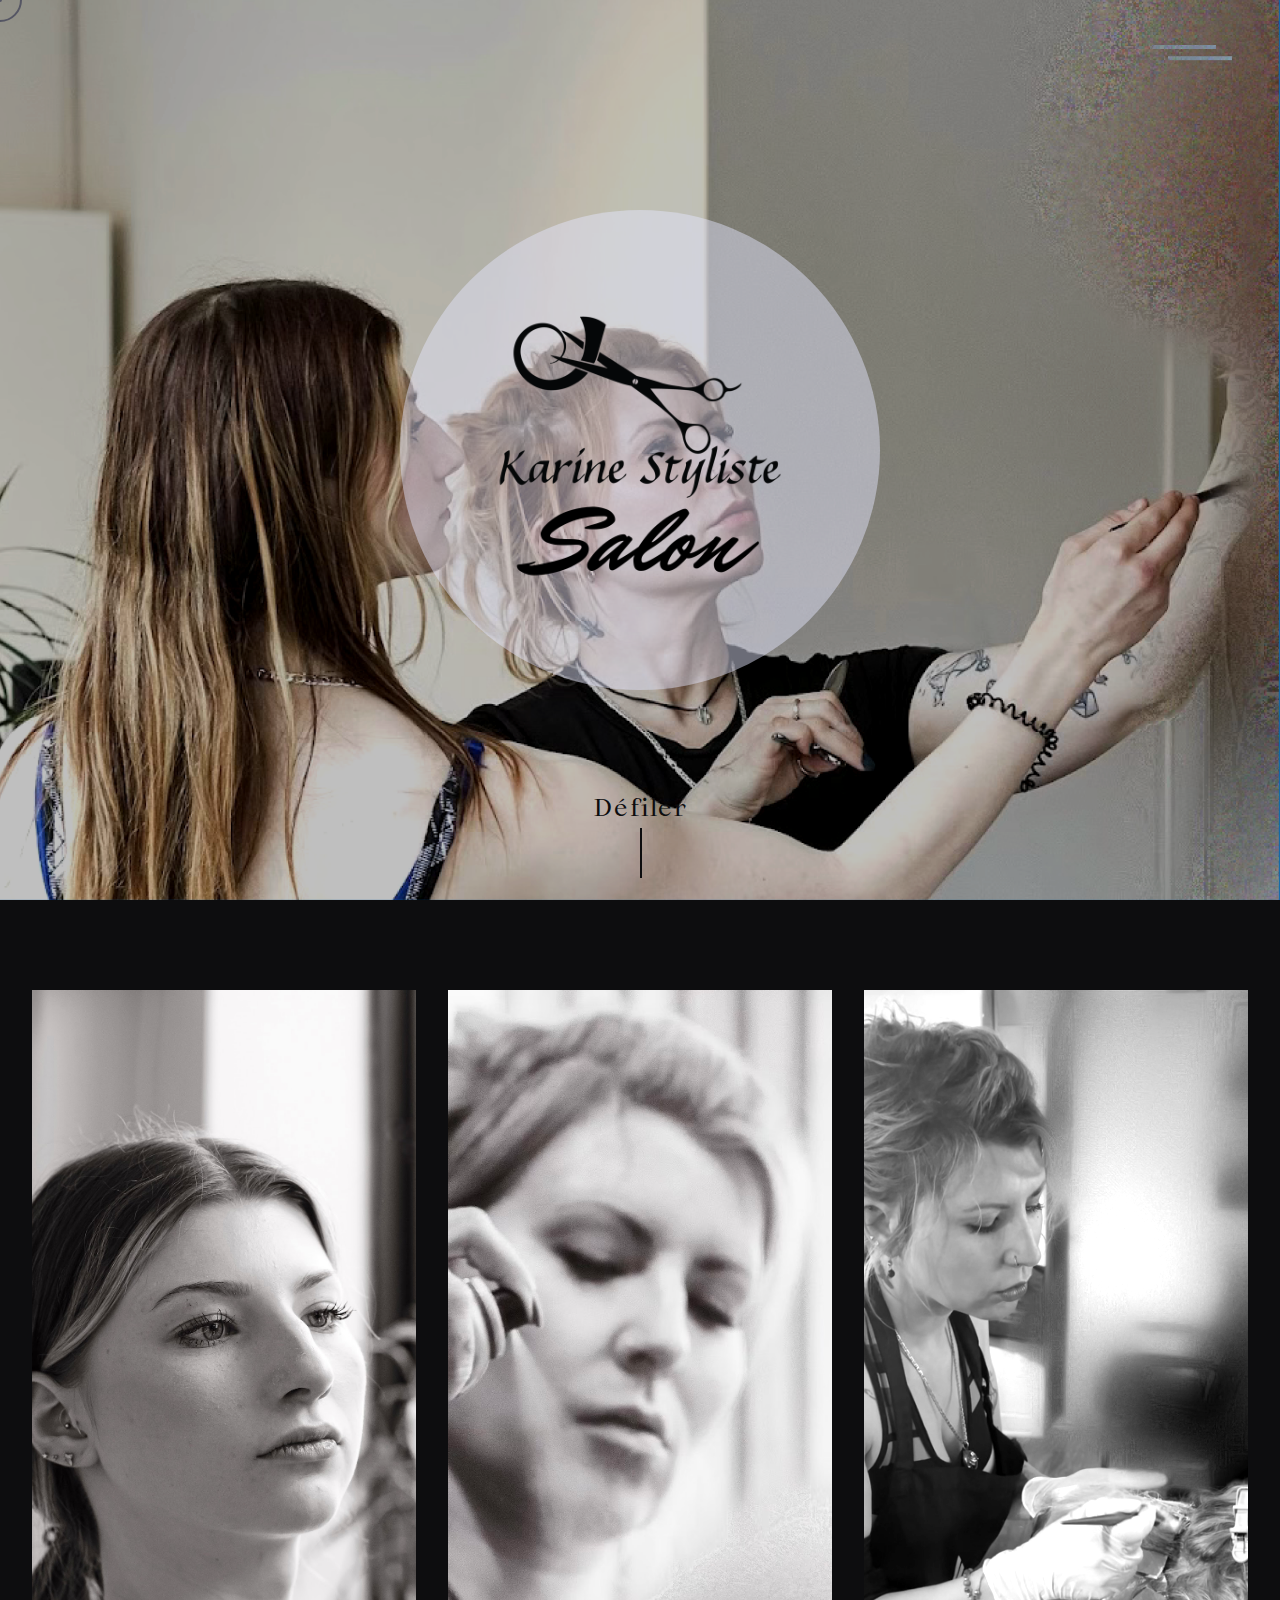
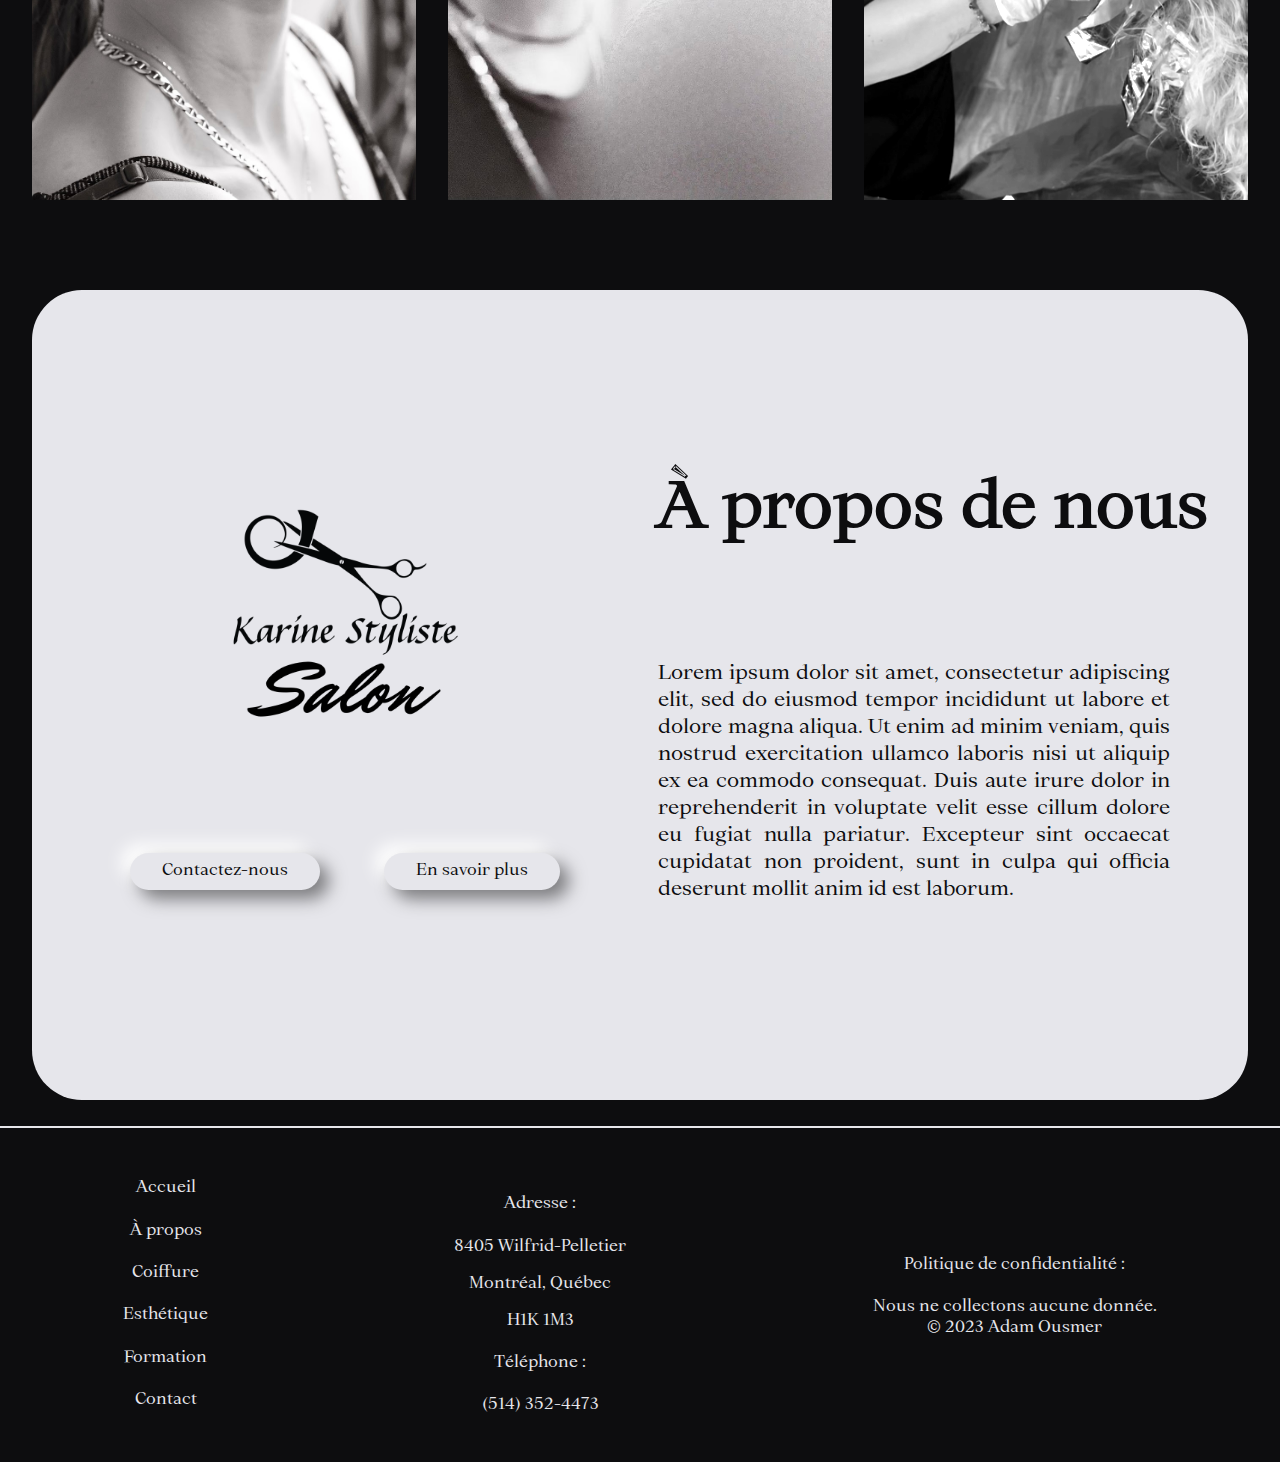
==== index.html @ 49c39651 "Aesthetic, responsivness, bugs corrections" ====
<!DOCTYPE html>
<html lang="fr">
<head>
    <meta charset="UTF-8">
    <meta name="color-scheme" content="light only">
    <link rel="icon" href="image/logoWithBackground.jpg" type="image/x-icon">


    <title>Karine Styliste Salon</title>

    <!-- Main sheets -->

    <link rel="stylesheet" href="src/css/style.css">

    <link rel="stylesheet" href="src/css/hamburger_menu.css">

    <!-- Desktop sheet -->
    <link rel="stylesheet" href="src/css/desktop_home.css">

    <!-- Mobile sheet: TODO Add it here when it's done-->



</head>

<body>

    <!-- Cursor divs -->
    <div class="cursorDot"></div>
    <div class="cursorCircle"></div>

    <!-- Menu Opened -->
    <nav class="navigation menuInvisible">

        <div class="imagesMenu">
            <img class="imageMenu imgMenu1" draggable="false" src="image/logo.png" alt="">
            <img class="imageMenu imgMenu2" draggable="false" src="image/logo.png" alt="">
            <img class="imageMenu imgMenu3" draggable="false" src="image/logo.png" alt="">
            <img class="imageMenu imgMenu4" draggable="false" src="image/logo.png" alt="">
            <img class="imageMenu imgMenu5" draggable="false" src="image/logo.png" alt="">
        </div>

        <div class="links">

            <a href="#" class="hovered"><h3>Accueil</h3></a>
            <a href="src/html/about.html" class="hovered"><h3>À propos</h3></a>
            <a href="src/html/hairs.html" class="hovered"><h3>Coiffure</h3></a>
            <a href="src/html/aesthetic.html" class="hovered"><h3>Esthétique</h3></a>
            <a href="https://karine-styliste-school.teachable.com" class="hovered"><h3>Formation</h3></a>
            <a href="src/html/contact.html" class="hovered"><h3>Contact</h3></a>

        </div>


        <div class="socialMedias-Wrapper">
            <a href="https://www.facebook.com/karinestylistesalon" target="_blank" class="hovered"><img
                    src="image/social-media/facebook.png" draggable="false" alt=""></a>
            <a href="https://instagram.com/karinestylistesalon?igshid=YmMyMTA2M2Y=" target="_blank" class="hovered"><img
                    src="image/social-media/instagram.png" draggable="false" alt=""></a>
            <a href="https://www.tiktok.com/@karine_styliste?is_from_webapp=1&sender_device=pc" target="_blank" class="hovered"><img
                    src="image/social-media/tik-tok.png" draggable="false" alt=""></a>
            <a href="https://www.youtube.com/@karinestyliste1689" target="_blank" class="hovered"><img
                    src="image/social-media/youtube.png" draggable="false" alt=""></a>
        </div>

    </nav>

    <!-- Hamburger menu components-->
    <div class="menu hovered">

        <label for="menu-checkbox"> <!-- Checkbox to track if the menu is opened or closed -->

            <input type="checkbox" id="menu-checkbox" class="menu-checkbox">
            <span class="menu-hit-box">
                <span class="lines up-line"></span>
                <span class="lines down-line"></span>
            </span>
        </label>

    </div>

    <main>

        <section class="landing-image"></section>

        <div class="landing-overlay"></div>

        <a id="scroll-arrow" class="hovered" onclick="scrollWin()">
            <div class="scroll-arrow"></div>
        </a>


        <section class="cards">

            <a href="src/html/aesthetic.html">
                <div class="card card1 hovered"></div>
            </a>
            <a href="src/html/hairs.html">
                <div class="card card2 hovered"></div>
            </a>
            <a href="https://karine-styliste-school.teachable.com">
                <div class="card card3 hovered"></div>
            </a>

        </section>

        <section class="about">

            <div class="left-element">
                <img class="imgAbout" src="image/logo.png" draggable="false" alt="">

                <div class="a-wrapper">
                    <a href="src/html/contact.html" class="contactButton hovered">Contactez-nous</a>
                    <a href="src/html/about.html" class="moreButton hovered">En savoir plus</a>
                </div>

            </div>


            <div class="effectText contact"><h1>CONTACTEZ-NOUS</h1></div>
            <div class="effectText more"><h1>EN SAVOIR PLUS</h1></div>

            <div class="textAbout-wrapper">
                <h1 class="textAbout">À propos de nous</h1>

                <pre class="textAbout">Lorem ipsum dolor sit amet, consectetur adipiscing elit, sed do eiusmod tempor incididunt ut labore et dolore magna aliqua. Ut enim ad minim veniam, quis nostrud exercitation ullamco laboris nisi ut aliquip ex ea commodo consequat. Duis aute irure dolor in reprehenderit in voluptate velit esse cillum dolore eu fugiat nulla pariatur. Excepteur sint occaecat cupidatat non proident, sunt in culpa qui officia deserunt mollit anim id est laborum.</pre>

            </div>


        </section>

    </main>

    <footer>

        <div class="menuFooter">

            <a href="#" class="hovered"><h4>Accueil</h4></a>
            <a href="src/html/about.html" class="hovered"><h4>À propos</h4></a>
            <a href="src/html/hairs.html" class="hovered"><h4>Coiffure</h4></a>
            <a href="src/html/aesthetic.html" class="hovered"><h4>Esthétique</h4></a>
            <a href="https://karine-styliste-school.teachable.com" class="hovered"><h4>Formation</h4></a>
            <a href="src/html/contact.html" class="hovered"><h4>Contact</h4></a>


        </div>

        <div class="contactFooter">

            <h4>Adresse :</h4>
            <p>8405 Wilfrid-Pelletier</p>
            <p>Montréal, Québec</p>
            <p>H1K 1M3</p>

            <h4>Téléphone :</h4>
            <a href="tel:+15143524473" class="hovered">(514) 352-4473</a>

        </div>


        <div class="policyFooter">

            <h4>Politique de confidentialité :</h4>
            <pre>Nous ne collectons aucune donnée.<br/>&copy; 2023 Adam Ousmer</pre>

        </div>

    </footer>


    <script src="src/javascript/general.js" defer></script>
    <script src="src/javascript/homePage.js" defer></script>

</body>
</html>
---- src/css/style.css ----
@font-face {
    font-family: "Ortica Bold - Angular";
    src: url("../../fonts/Ortica/OrticaAngular-Bold.woff2") format("woff2"),
    url("../../fonts/Ortica/OrticaAngular-Bold.woff") format("woff");
}

@font-face {
    font-family: "Ortica Bold - Linear";
    src: url("../../fonts/Ortica/OrticaLinear-Bold.woff2") format("woff2"),
    url("../../fonts/Ortica/OrticaLinear-Bold.woff") format("woff");
}

@font-face {
    font-family: "Ortica Light";
    src: url("../../fonts/Ortica/OrticaLinear-Light.woff2") format("woff2"),
    url("../../fonts/Ortica/OrticaAngular-Bold.woff") format("woff");
}

@font-face {
    font-family: "Ortica";
    src: url("../../fonts/Ortica/OrticaLinear-Regular.woff2") format("woff2"),
    url("../../fonts/Ortica/OrticaLinear-Regular.woff") format("woff");
}

*{
    cursor: none;

    text-decoration: none;

    font-family: "Ortica", sans-serif;

    color: #E6E6EB;

}


body {

    height: 100vh;
    width: 100%;
    margin: 0;
    background: #0D0D0F;

    overflow-x: hidden;
    overflow-y: visible;

    scrollbar-width: none;
    -ms-overflow-style: none;

    cursor: none;
}

body::-webkit-scrollbar {
    display: none;
    cursor: none;
}

html{
    scroll-behavior: smooth;
    cursor:none;
}





/* TODO add cursorDot effect with viewport of a computer */

.cursorDot {
    position: fixed;

    width: 0;
    height: 0;
    border-radius: 50%;
    border: 2px solid #E6E6EB;


    transform: translate(-50%, -50%);


    z-index: 100000000;

    mix-blend-mode: difference;

    transition: border-width 100ms ease-in-out;

    pointer-events: none;
}

.cursorCircle{
    position:fixed;


    width: 40px;
    height: 40px;

    background: transparent;
    border: 2px solid #E6E6EB;
    border-radius: 50%;
    transform: translate(-50%, -50%);

    z-index: 100000000;

    mix-blend-mode: difference;

    pointer-events: none;
}

/* footer */

footer {
    display: flex;
    flex-direction: row;

    align-items: center;
    justify-content: space-around;

    height: 30vh;
    width: 100vw;

    padding: 2rem 0;

    margin-top: 20px;

    border-top: #E6E6EB 2px solid;
}

footer *{
    text-align: center;
    font-weight: lighter;
}
---- src/css/hamburger_menu.css ----
.menu {

    position: fixed;


    top: 5vh;
    left: 90vw;

    z-index: 1000;
    background: transparent;
    mix-blend-mode: difference;

}

.menu * {
    background: transparent;
}

.socialMedias-Wrapper{
    position: absolute;
    display: flex;
    flex-direction: row;
    justify-content: space-evenly;
    align-items: center;

    bottom: 5%;
    right: 5%;

    gap: 3vw;
}

.socialMedias-Wrapper a{

    display: flex;
    justify-content: center;
    align-items: center;


    text-decoration: none;
    overflow: hidden;

    padding: 1rem 0;
    width: 5vw;
    height: 5vh;

    background: #121315;
    background-size: 200%;
    color: #E6E6EB;
    border-radius: 2rem;

    border: none;
}

.socialMedias-Wrapper a:hover::before {
    transform: scaleX(1);
}


.socialMedias-Wrapper a::before {
    content: '';
    position: absolute;
    overflow: hidden;
    transform: scaleX(0);
    transform-origin: 0 50%;
    width: inherit;
    height: 8vh;
    border-radius: inherit;
    background: linear-gradient(
            82.3deg,
            #36364410.8%,
            #E0E0E5 94.3%
    );
    transition: all 0.4s;
}

.socialMedias-Wrapper a img{
    position: relative;
    z-index: 1;

    width: auto;
    height: 5vh;

    -webkit-filter: grayscale(1) invert(1);
    filter: grayscale(1) invert(1);
}

/* Menu opened layout */

nav{
    position: fixed;

    top: -100%;
}

nav * {
    user-select: none;
}

.imageMenu{
    position:absolute;
    display: block;

    top: 50%;
    left: 50%;
    transform: translate(-50%, -50%);

    width: 50vw;
    height: auto;

    opacity: 0.9;
}

.imgMenu1{
    -webkit-filter: grayscale(1) invert(0.2);
    filter: grayscale(1) invert(0.2);
}
.imgMenu2{
    -webkit-filter: grayscale(1) invert(0.3);
    filter: grayscale(1) invert(0.3);
}
.imgMenu3{
    -webkit-filter: grayscale(1) invert(0.4);
    filter: grayscale(1) invert(0.4);
}
.imgMenu4{
    -webkit-filter: grayscale(1) invert(0.5);
    filter: grayscale(1) invert(0.5);
}
.imgMenu5{
    -webkit-filter: grayscale(1) invert(0.8);
    filter: grayscale(1) invert(0.8);
}


.contentMenu{
    z-index: 1;
}

.links{
    position: absolute;
    display: grid;
    align-content: center;
    gap: 5%;


    top: 50%;
    left: 5%;
    transform: translate(0, -50%);

    width: auto;
    height: 100%;

    opacity: 0.9;
}

.links a {
    position: relative;
    overflow: hidden;
    display: flex;
    height: 3rem;
    padding: 0 2rem;
    background: #121315;
    background-size: 200%;
    color: #E6E6EB;
    border-radius: 2rem;

    border: none;

    text-align: center;
    justify-content: center;
    align-items: center;
}

.links a:hover::before {
    transform: scaleX(1.5);
}

.links a h3 {
    position: relative;
    z-index: 1;
}

.links a::before {
    content: '';
    position: absolute;
    top: 0;
    left: 0;
    transform: scaleX(0);
    transform-origin: 0 50%;
    width: 100%;
    height: inherit;
    border-radius: inherit;
    background: linear-gradient(
            82.3deg,
            #36364410.8%,
            #E0E0E5 94.3%
    );
    transition: all 0.8s;
}

/* Hamburger menu*/

.up-line {
    transform: translate(0, 0);
}

.down-line {
    transform: translate(1rem, 0.7rem);
}

.lines {
    display: inline-block;

    position: fixed;

    height: 0.25rem;
    width: 4rem;
    transition: 0.4s ease-in-out;

    background: #E6E6EB;

    mix-blend-mode: difference;

}

.menu-hit-box {
    display: inline-block;

    position: fixed;

    height: 1rem;
    width: 5rem;
    mix-blend-mode: difference;
}


.menu-hit-box:hover, .menu-hit-box:hover * {
    cursor: none;
}

.menu-hit-box:hover {
    height: 1.2rem;
}

.menu-hit-box:hover .up-line {
    transform: translate(0, -0.3rem);
}

.menu-hit-box:hover .down-line {
    transform: translate(1rem, 1rem);
}

.menu-checkbox {
    display: none;
}

.menu-label {
    font-size: 1.25rem;

}

.menuInvisible {
    display: none;
    visibility: hidden;
}

.menuVisible {
    display: block;
    visibility: visible;

    position: fixed;

    z-index: 3;

    width: 100vw;
    height: 100vh;

    background: #0D0D0F;
}
---- src/css/desktop_home.css ----
/* home page */

main {
    display: flex;
    align-items: center;
    justify-content: center;
    flex-direction: column;
}

.landing-image {
    position: relative;
    width: 100%;
    height: 100vh;
    background-image: url("../../image/home.png");
    background-size: cover;
    background-position: center bottom;
    background-repeat: no-repeat;
}

.landing-image::after {
    content: "";
    position: absolute;
    top: 0;
    left: 0;
    width: 100vw;
    height: 100vh;
    background-color: rgba(0, 0, 0, 0.25);
}

/* Adding logo on top of the image */

.landing-overlay {
    position: absolute;
    background: #E6E7FF77 url("../../image/logo.png") center/cover no-repeat;

    top: 50%;
    left: 50%;
    transform: translate(-50%, -50%);

    height: 30rem;
    width: 30rem;
    z-index: 1;
    border-radius: 100%;

    animation: fadeIn 1.5s ease-in-out;
}

/* Scroll*/


.scroll-arrow {
    font-size: 1.25rem;
    position: absolute;

    top: 92%;
    left: 50%;

    height: 3rem;
    width: 0;

    border: 0.06em solid #0D0D0F;

    z-index: 2;

    transition: ease-in-out 1s;
}

.scroll-arrow:hover {
    height: 1rem;
}

.scroll-arrow::before {
    content: "Défiler";

    font-size: 1.5rem;
    position: absolute;

    letter-spacing: 0.1rem;

    transform: translate(-50%, -110%);

    color: #0D0D0F;
}

/* Card selection */

.cards {

    display: flex;

    height: 110vh;
    width: 100vw;
    box-sizing: border-box;

    align-items: center;
    justify-content: center;
    gap: 2rem;
}

.card {
    display: flex;
    position: relative;

    height: 90vh;
    width: 30vw;
}

.card1 {
    background: url("../../image/cards_home/penny.jpg") no-repeat center;
    background-size: cover;
}

.card:before {
    content: "";

    position: absolute;
    display: block;

    top: 50%;
    left: 50%;
    transform: translate(-50%, -50%);

    font-size: 2rem;

    background: #E6E7FF9A;

    height: 100%;
    width: 100%;

    opacity: 0;

    z-index: 1;

    transition: 700ms ease-in-out;
}

.card::after {
    content: "";
    position: absolute;

    top: 50%;
    left: 50%;
    transform: translate(-50%, -50%);

    display: block;

    height: 60vh;
    width: 100%;

    opacity: 0;
    z-index: 2;

    transition: 0.5s ease-in-out;
}

.card:hover:after {
    opacity: 1;
}

.card:hover:before {
    opacity: 1;
}

.card1::after {
    background: url("../../image/cards_home/penny_logo.PNG") no-repeat center;
    background-size: contain;
}

.card2 {
    background: url("../../image/cards_home/Karine.jpeg") no-repeat center;
    background-size: cover;
}

.card2::after {
    background: url("../../image/logo.png") no-repeat center;
    background-size: contain;
}

.card3 {
    background: url("../../image/cards_home/formation.jpeg") no-repeat center;
    background-size: cover;
    filter: grayscale(100%) brightness(120%) contrast(110%)

}

.card3::after {
    /* TODO add the correct logo for the formation card*/
    background: url("../../image/logo.png") no-repeat center;
    background-size: contain;
}

/* About section */

.about{
    position: relative;
    display: flex;
    align-items: start;
    justify-content: space-evenly;

    padding-top: 15vh;

    border-radius: 50px;

    min-height: 75vh;
    width: 95vw;

    background: #E6E6EB;
}

.about *{
    color: #0D0D0F;
}

.left-element{
    display: flex;
    flex-direction: column;
    justify-content: space-evenly;
    align-items: center;

    width: 45%;

    gap: 5vh;
}

.textAbout-wrapper{
    display: flex;
    flex-direction: column;

    gap: 5vh;
}

.about pre{
    white-space: pre-wrap;
    text-align: justify;
    width: 40vw;

    font-size: 1.25rem;
}

.a-wrapper{
    display: flex;

    gap: 5vw;
}

.a-wrapper a{
    text-decoration: none;
    border-radius: 96px;
    background: #E6E6EB;
    box-shadow:  9px 9px 17px #7c7c7f,
    -9px -9px 17px #ffffff;
    padding: 0.5rem 2rem;
}

.about h1{
    font-size: 4rem;
    font-weight: 700;
}

.effectText{
    display: none;
}

.hoveredButtons{
    display: block;
    position: absolute;
    top: 0;

    height: 100vh;
    width: 100vw;

    z-index: 0;

    pointer-events: none;
}

.hoveredButtons h1{
    text-align: center;
    font-size: 800%;

    border-radius: 95px;
    text-shadow:  15px 15px 20px #7c7c7f,
    -15px -15px 20px #ffffff;

}

.left-element img{
    height: auto;
    width: 70%;
}

footer{
    margin-top: 2%;
}
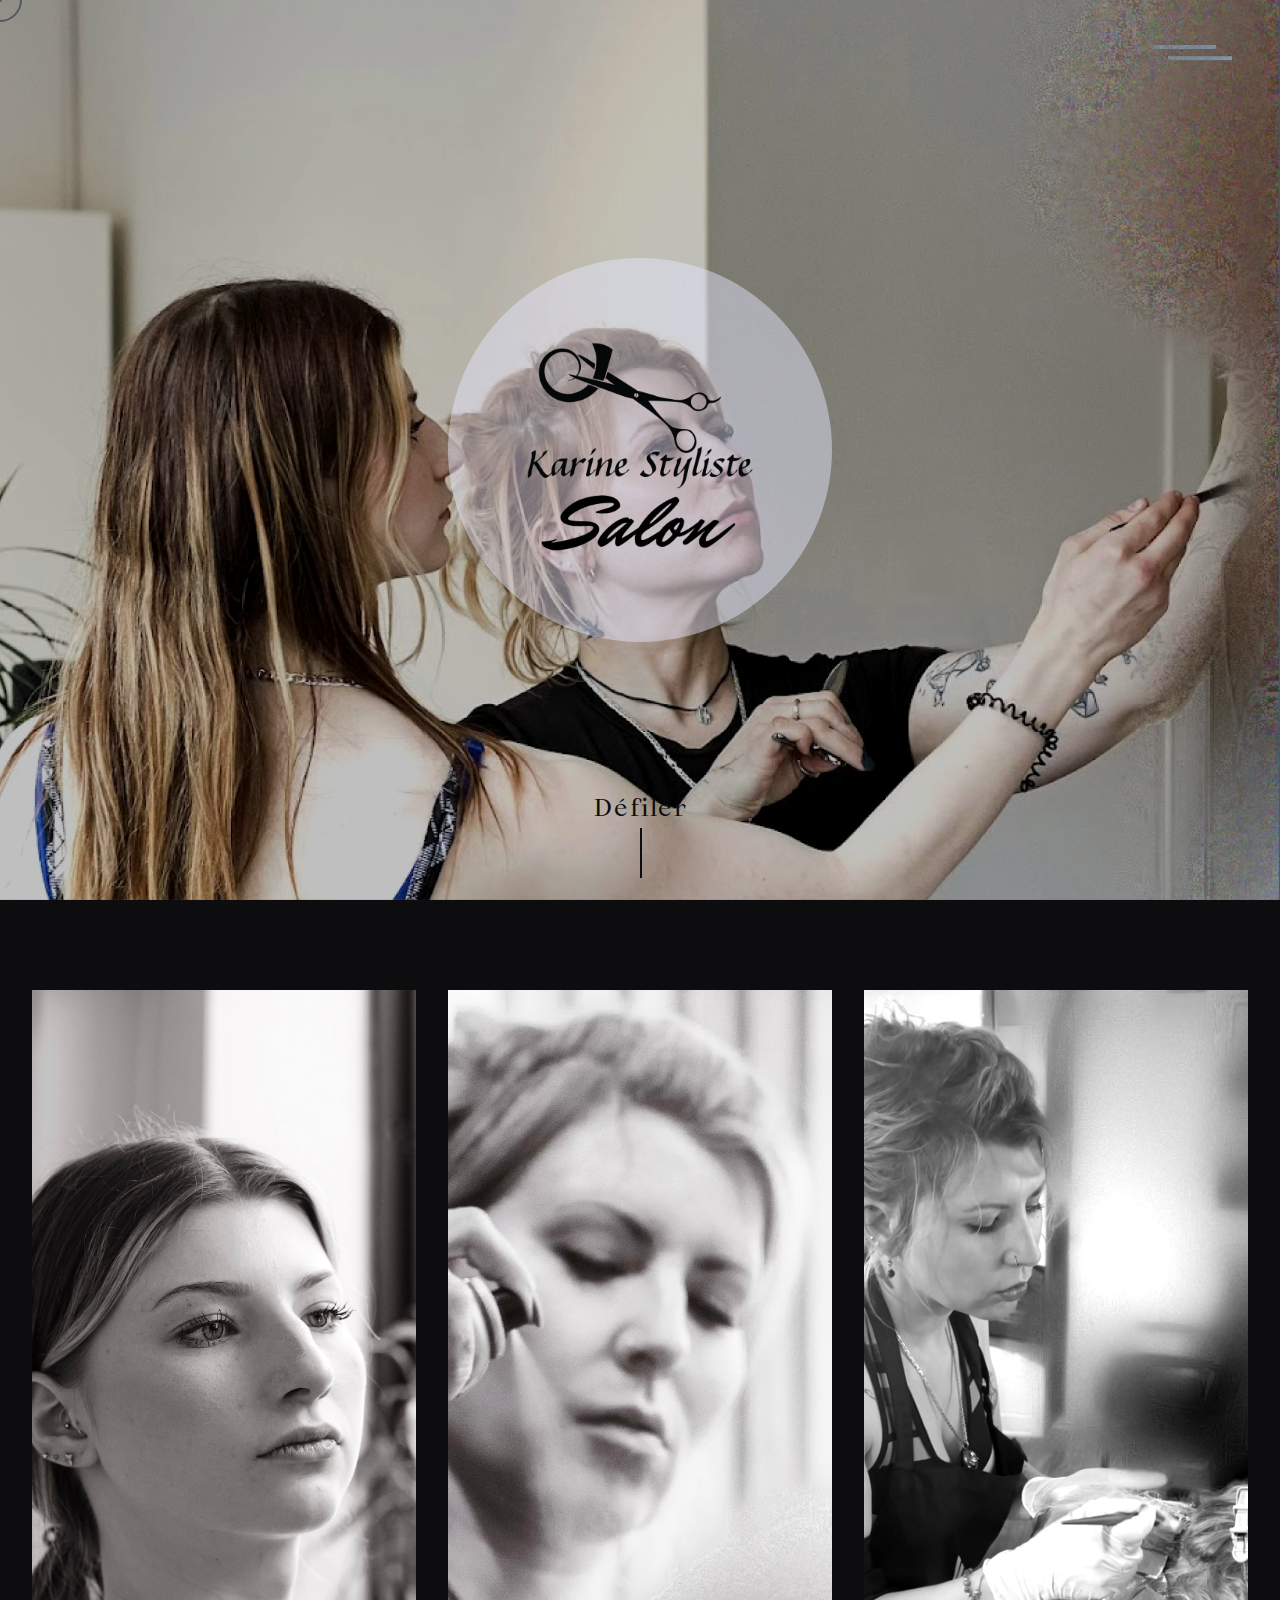
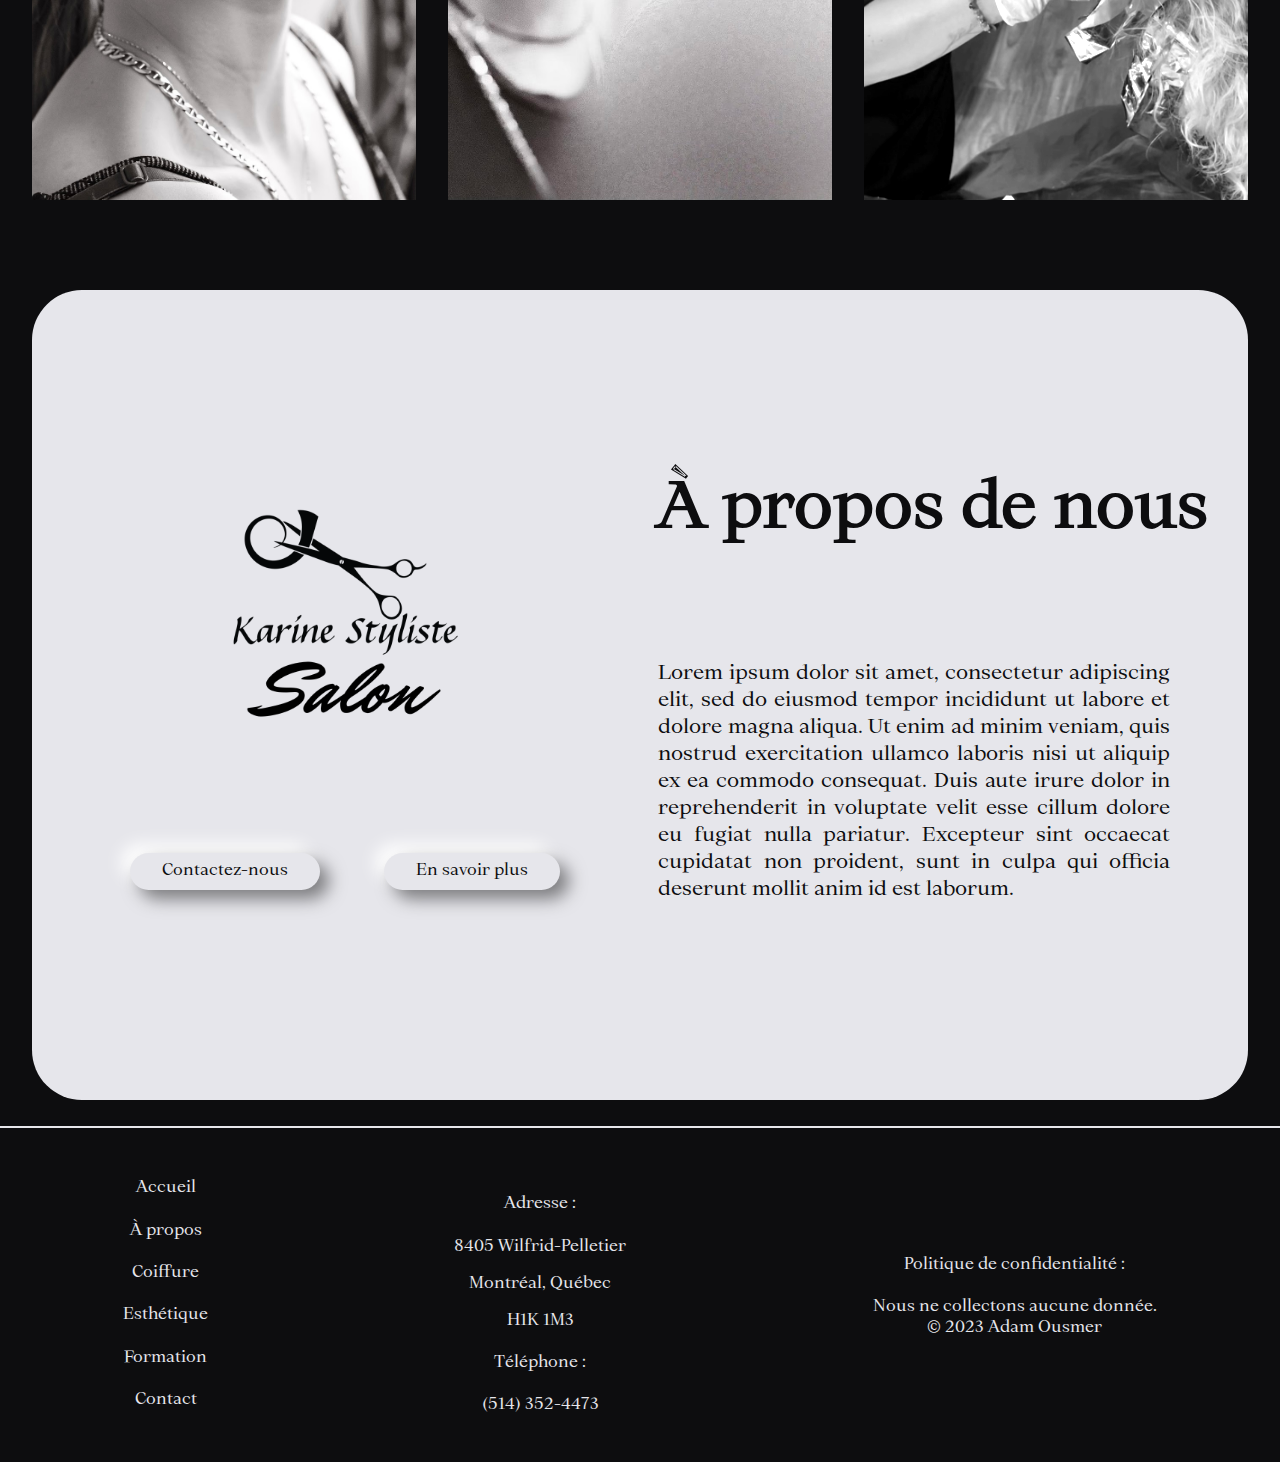
==== commit 67e0e878: "Adjusting collections for hairs.html / hairs.js / hairsAndAesthetic.css" ====
--- a/index.html
+++ b/index.html
@@ -2,8 +2,9 @@
 <html lang="fr">
 <head>
     <meta charset="UTF-8">
+    <meta name="viewport" content="width=device-width, initial-scale=1">
     <meta name="color-scheme" content="light only">
-    <link rel="icon" href="image/logoWithBackground.jpg" type="image/x-icon">
+    <link rel="icon" href="assets/image/logoWithBackground.jpg" type="image/x-icon">
 
 
     <title>Karine Styliste Salon</title>
@@ -12,14 +13,14 @@
 
     <link rel="stylesheet" href="src/css/style.css">
 
-    <link rel="stylesheet" href="src/css/hamburger_menu.css">
+    <link rel="stylesheet" href="src/css/desktop/menu.css">
 
     <!-- Desktop sheet -->
-    <link rel="stylesheet" href="src/css/desktop_home.css">
+    <link rel="stylesheet" href="src/css/desktop/home.css">
 
     <!-- Mobile sheet: TODO Add it here when it's done-->
 
-
+    <link rel="stylesheet" href="src/css/mobile/home.css">
 
 </head>
 
@@ -30,37 +31,38 @@
     <div class="cursorCircle"></div>
 
     <!-- Menu Opened -->
-    <nav class="navigation menuInvisible">
+    <nav id="nav" class="menuInvisible">
 
         <div class="imagesMenu">
-            <img class="imageMenu imgMenu1" draggable="false" src="image/logo.png" alt="">
-            <img class="imageMenu imgMenu2" draggable="false" src="image/logo.png" alt="">
-            <img class="imageMenu imgMenu3" draggable="false" src="image/logo.png" alt="">
-            <img class="imageMenu imgMenu4" draggable="false" src="image/logo.png" alt="">
-            <img class="imageMenu imgMenu5" draggable="false" src="image/logo.png" alt="">
+            <img class="imageMenu imgMenu1" draggable="false" src="assets/image/logo.png" alt="">
+            <img class="imageMenu imgMenu2" draggable="false" src="assets/image/logo.png" alt="">
+            <img class="imageMenu imgMenu3" draggable="false" src="assets/image/logo.png" alt="">
+            <img class="imageMenu imgMenu4" draggable="false" src="assets/image/logo.png" alt="">
+            <img class="imageMenu imgMenu5" draggable="false" src="assets/image/logo.png" alt="">
         </div>
 
-        <div class="links">
+        <div class="link-wrapper">
 
-            <a href="#" class="hovered"><h3>Accueil</h3></a>
-            <a href="src/html/about.html" class="hovered"><h3>À propos</h3></a>
-            <a href="src/html/hairs.html" class="hovered"><h3>Coiffure</h3></a>
-            <a href="src/html/aesthetic.html" class="hovered"><h3>Esthétique</h3></a>
-            <a href="https://karine-styliste-school.teachable.com" class="hovered"><h3>Formation</h3></a>
-            <a href="src/html/contact.html" class="hovered"><h3>Contact</h3></a>
+            <div class="links">
+                <a href="#" class="hovered"><h3>Accueil</h3></a>
+                <a href="src/html/about.html" class="hovered"><h3>À propos</h3></a>
+                <a href="src/html/aesthetic.html" class="hovered"><h3>Esthétique</h3></a>
+                <a href="src/html/hairs.html" class="hovered"><h3>Coiffure</h3></a>
+                <a href="https://karine-styliste-school.teachable.com" class="hovered"><h3>Formation</h3></a>
+                <a href="src/html/contact.html" class="hovered"><h3>Contact</h3></a>
+            </div>
 
-        </div>
-
-
-        <div class="socialMedias-Wrapper">
-            <a href="https://www.facebook.com/karinestylistesalon" target="_blank" class="hovered"><img
-                    src="image/social-media/facebook.png" draggable="false" alt=""></a>
-            <a href="https://instagram.com/karinestylistesalon?igshid=YmMyMTA2M2Y=" target="_blank" class="hovered"><img
-                    src="image/social-media/instagram.png" draggable="false" alt=""></a>
-            <a href="https://www.tiktok.com/@karine_styliste?is_from_webapp=1&sender_device=pc" target="_blank" class="hovered"><img
-                    src="image/social-media/tik-tok.png" draggable="false" alt=""></a>
-            <a href="https://www.youtube.com/@karinestyliste1689" target="_blank" class="hovered"><img
-                    src="image/social-media/youtube.png" draggable="false" alt=""></a>
+            <div class="socialMedias-Wrapper">
+                <a href="https://www.facebook.com/karinestylistesalon" target="_blank" class="hovered"><img
+                        src="assets/image/social-media/facebook.png" draggable="false" alt=""></a>
+                <a href="https://instagram.com/karinestylistesalon?igshid=YmMyMTA2M2Y=" target="_blank" class="hovered"><img
+                        src="assets/image/social-media/instagram.png" draggable="false" alt=""></a>
+                <a href="https://www.tiktok.com/@karine_styliste?is_from_webapp=1&sender_device=pc" target="_blank"
+                   class="hovered"><img
+                        src="assets/image/social-media/tik-tok.png" draggable="false" alt=""></a>
+                <a href="https://www.youtube.com/@karinestyliste1689" target="_blank" class="hovered"><img
+                        src="assets/image/social-media/youtube.png" draggable="false" alt=""></a>
+            </div>
         </div>
 
     </nav>
@@ -107,7 +109,7 @@
         <section class="about">
 
             <div class="left-element">
-                <img class="imgAbout" src="image/logo.png" draggable="false" alt="">
+                <img class="imgAbout" src="assets/image/logo.png" draggable="false" alt="">
 
                 <div class="a-wrapper">
                     <a href="src/html/contact.html" class="contactButton hovered">Contactez-nous</a>
@@ -147,15 +149,17 @@
         </div>
 
         <div class="contactFooter">
+            <div>
+                <h4>Adresse :</h4>
+                <p>8405 Wilfrid-Pelletier</p>
+                <p>Montréal, Québec</p>
+                <p>H1K 1M3</p>
+            </div>
 
-            <h4>Adresse :</h4>
-            <p>8405 Wilfrid-Pelletier</p>
-            <p>Montréal, Québec</p>
-            <p>H1K 1M3</p>
-
-            <h4>Téléphone :</h4>
-            <a href="tel:+15143524473" class="hovered">(514) 352-4473</a>
-
+            <div>
+                <h4>Téléphone :</h4>
+                <a href="tel:+15143524473" class="hovered">(514) 352-4473</a>
+            </div>
         </div>
 
 
--- a/src/css/style.css
+++ b/src/css/style.css
@@ -1,25 +1,25 @@
 @font-face {
     font-family: "Ortica Bold - Angular";
-    src: url("../../fonts/Ortica/OrticaAngular-Bold.woff2") format("woff2"),
-    url("../../fonts/Ortica/OrticaAngular-Bold.woff") format("woff");
+    src: url("../../assets/fonts/Ortica/OrticaAngular-Bold.woff2") format("woff2"),
+    url("../../assets/fonts/Ortica/OrticaAngular-Bold.woff") format("woff");
 }
 
 @font-face {
     font-family: "Ortica Bold - Linear";
-    src: url("../../fonts/Ortica/OrticaLinear-Bold.woff2") format("woff2"),
-    url("../../fonts/Ortica/OrticaLinear-Bold.woff") format("woff");
+    src: url("../../assets/fonts/Ortica/OrticaLinear-Bold.woff2") format("woff2"),
+    url("../../assets/fonts/Ortica/OrticaLinear-Bold.woff") format("woff");
 }
 
 @font-face {
     font-family: "Ortica Light";
-    src: url("../../fonts/Ortica/OrticaLinear-Light.woff2") format("woff2"),
-    url("../../fonts/Ortica/OrticaAngular-Bold.woff") format("woff");
+    src: url("../../assets/fonts/Ortica/OrticaLinear-Light.woff2") format("woff2"),
+    url("../../assets/fonts/Ortica/OrticaAngular-Bold.woff") format("woff");
 }
 
 @font-face {
     font-family: "Ortica";
-    src: url("../../fonts/Ortica/OrticaLinear-Regular.woff2") format("woff2"),
-    url("../../fonts/Ortica/OrticaLinear-Regular.woff") format("woff");
+    src: url("../../assets/fonts/Ortica/OrticaLinear-Regular.woff2") format("woff2"),
+    url("../../assets/fonts/Ortica/OrticaLinear-Regular.woff") format("woff");
 }
 
 *{
@@ -30,6 +30,8 @@
     font-family: "Ortica", sans-serif;
 
     color: #E6E6EB;
+
+    transition: 200ms;
 
 }
 
@@ -59,10 +61,6 @@
     scroll-behavior: smooth;
     cursor:none;
 }
-
-
-
-
 
 /* TODO add cursorDot effect with viewport of a computer */
 
@@ -128,4 +126,26 @@
 footer *{
     text-align: center;
     font-weight: lighter;
+}
+
+
+@media screen and (max-width: 784px) {
+
+    html{
+        cursor: default;
+    }
+
+    footer {
+        flex-direction: column;
+    }
+
+    footer .menuFooter{
+        display: none;
+    }
+
+    footer .contactFooter{
+        display: flex;
+        gap: 5vw;
+    }
+
 }--- a/src/css/desktop/menu.css
+++ b/src/css/desktop/menu.css
@@ -0,0 +1,233 @@
+.menu {
+
+    position: fixed;
+
+
+    top: 5vh;
+    left: 90vw;
+
+    z-index: 1000;
+    background: transparent;
+    mix-blend-mode: difference;
+
+}
+
+.menu * {
+    background: transparent;
+}
+
+/* Menu opened layout */
+
+nav {
+    position: fixed;
+
+    background: #E6E7FF77;
+
+    top: -100%;
+
+    align-items: center;
+    justify-content: center;
+
+}
+
+.menuInvisible {
+    display: none;
+    visibility: hidden;
+}
+
+.menuVisible {
+    display: block;
+    visibility: visible;
+
+    position: fixed;
+
+    z-index: 3;
+
+    width: 100vw;
+    height: 100vh;
+
+    background: #0D0D0F;
+}
+
+nav * {
+    user-select: none;
+}
+
+.imageMenu {
+    position: absolute;
+    display: block;
+
+    top: 50%;
+    left: 50%;
+    transform: translate(-50%, -50%);
+
+    width: 50vw;
+    height: auto;
+
+}
+
+.imgMenu1 {
+    -webkit-filter: grayscale(1) invert(0.2);
+    filter: grayscale(1) invert(0.2);
+}
+
+.imgMenu2 {
+    -webkit-filter: grayscale(1) invert(0.3);
+    filter: grayscale(1) invert(0.3);
+}
+
+.imgMenu3 {
+    -webkit-filter: grayscale(1) invert(0.4);
+    filter: grayscale(1) invert(0.4);
+}
+
+.imgMenu4 {
+    -webkit-filter: grayscale(1) invert(0.5);
+    filter: grayscale(1) invert(0.5);
+}
+
+.imgMenu5 {
+    -webkit-filter: grayscale(1) invert(0.8);
+    filter: grayscale(1) invert(0.8);
+}
+
+
+.link-wrapper {
+    position: absolute;
+
+    top: 50%;
+    left: 50%;
+    transform: translate(-50%, -50%);
+
+    display: flex;
+    flex-direction: column;
+
+    align-items: center;
+    justify-content: space-between;
+
+    width: 100vw;
+    height: 80vh;
+}
+
+.socialMedias-Wrapper {
+    display: flex;
+
+    width: 60%;
+
+
+    align-items: center;
+    justify-content: space-evenly;
+}
+
+.socialMedias-Wrapper a img {
+    width: 3rem;
+    height: 3rem;
+
+    filter: grayscale(1) invert(1);
+}
+
+nav a {
+    font-size: 1.25rem;
+    font-weight: 10;
+    letter-spacing: 0.25rem;
+    position: relative;
+    transition: all 0.3s ease-in-out 0s;
+}
+
+nav a::before{
+
+    content: '';
+    position: absolute;
+    width: 100%;
+    height: 2px;
+    bottom: 10px;
+    background-color: #9A638B;
+    visibility: hidden;
+    transform: scaleX(0);
+    transition: all 0.3s ease-in-out 0s;
+
+}
+
+nav a:hover h3{
+    color: #9A638B;
+}
+
+nav a:hover::before {
+    visibility: visible;
+    transform: scaleX(1);
+}
+
+.socialMedias-Wrapper a {
+    padding-bottom: 15px;
+}
+
+
+.links {
+    display: flex;
+    width: 100%;
+
+    align-items: center;
+    justify-content: space-evenly;
+}
+
+
+/* Hamburger menu*/
+
+.up-line {
+    transform: translate(0, 0);
+}
+
+.down-line {
+    transform: translate(1rem, 0.7rem);
+}
+
+.lines {
+    display: inline-block;
+
+    position: fixed;
+
+    height: 0.25rem;
+    width: 4rem;
+    transition: 0.4s ease-in-out;
+
+    background: #E6E6EB;
+
+    mix-blend-mode: difference;
+
+}
+
+.menu-hit-box {
+    display: inline-block;
+
+    position: fixed;
+
+    height: 1rem;
+    width: 5rem;
+    mix-blend-mode: difference;
+}
+
+
+.menu-hit-box:hover, .menu-hit-box:hover * {
+    cursor: none;
+}
+
+.menu-hit-box:hover {
+    height: 1.2rem;
+}
+
+.menu-hit-box:hover .up-line {
+    transform: translate(0, -0.3rem);
+}
+
+.menu-hit-box:hover .down-line {
+    transform: translate(1rem, 1rem);
+}
+
+.menu-checkbox {
+    display: none;
+}
+
+.menu-label {
+    font-size: 1.25rem;
+}
+
--- a/src/css/desktop/home.css
+++ b/src/css/desktop/home.css
@@ -0,0 +1,300 @@
+/* home page */
+
+main {
+    display: flex;
+    align-items: center;
+    justify-content: center;
+    flex-direction: column;
+}
+
+.landing-image {
+    position: relative;
+    width: 100%;
+    height: 100vh;
+    background-image: url("../../../assets/image/home.png");
+    background-size: cover;
+    background-position: center bottom;
+    background-repeat: no-repeat;
+}
+
+.landing-image::after {
+    content: "";
+    position: absolute;
+    top: 0;
+    left: 0;
+    width: 100vw;
+    height: 100vh;
+    background-color: rgba(0, 0, 0, 0.25);
+}
+
+/* Adding logo on top of the image */
+
+.landing-overlay {
+    position: absolute;
+    background: #E6E7FF77 url("../../../assets/image/logo.png") center/cover no-repeat;
+
+    top: 50%;
+    left: 50%;
+    transform: translate(-50%, -50%);
+
+    height: clamp(150px, 30vw, 500px);
+    width: clamp(150px, 30vw, 500px);
+    z-index: 1;
+    border-radius: 100%;
+
+    animation: fadeIn 1.5s ease-in-out;
+}
+
+/* Scroll*/
+
+
+.scroll-arrow {
+    font-size: 1.25rem;
+    position: absolute;
+
+    top: 92%;
+    left: 50%;
+
+    height: 3rem;
+    width: 0;
+
+    border: 0.06em solid #0D0D0F;
+
+    z-index: 2;
+
+    transition: ease-in-out 1s;
+}
+
+.scroll-arrow:hover {
+    height: 1rem;
+}
+
+.scroll-arrow::before {
+    content: "Défiler";
+
+    font-size: 1.5rem;
+    position: absolute;
+
+    letter-spacing: 0.1rem;
+
+    transform: translate(-50%, -110%);
+
+    color: #0D0D0F;
+}
+
+/* Card selection */
+
+.cards {
+
+    display: flex;
+
+    height: 110vh;
+    width: 100vw;
+    box-sizing: border-box;
+
+    align-items: center;
+    justify-content: center;
+    gap: 2rem;
+}
+
+.card {
+    display: flex;
+    position: relative;
+
+    height: 90vh;
+    width: 30vw;
+}
+
+.card:before {
+    content: "";
+
+    position: absolute;
+    display: block;
+
+    top: 50%;
+    left: 50%;
+    transform: translate(-50%, -50%);
+
+    font-size: 2rem;
+
+
+
+    height: 100%;
+    width: 100%;
+
+    opacity: 0;
+
+    z-index: 1;
+
+    transition: 700ms ease-in-out;
+}
+
+.card::after {
+    content: "";
+    position: absolute;
+
+    top: 50%;
+    left: 50%;
+    transform: translate(-50%, -50%);
+
+    text-align: center;
+    color: #0D0D0F;
+    font-size: 2rem;
+    font-weight: 500;
+
+    display: block;
+
+    height: 100%;
+    width: 100%;
+
+    opacity: 0;
+    z-index: 2;
+
+    transition: 0.5s ease-in-out;
+}
+
+.card1 {
+    background: url("../../../assets/image/cards_home/penny.jpg") no-repeat center;
+    background-size: cover;
+}
+
+.card:hover:after {
+    opacity: 1;
+}
+
+.card:hover:before {
+    opacity: 1;
+}
+
+.card1::after {
+    content: "";
+    background: url("../../../assets/image/cards_home/penny_logo.PNG") #E6E6EB99 no-repeat center;
+    background-size: contain;
+}
+
+.card2 {
+    background: url("../../../assets/image/cards_home/Karine.jpeg") no-repeat center;
+    background-size: cover;
+}
+
+.card2::after {
+    background: url("../../../assets/image/logo.png") #E6E6EB99 no-repeat center;
+    background-size: contain;
+}
+
+.card3 {
+    background: url("../../../assets/image/cards_home/formation.jpeg") #E6E6EB99 no-repeat center;
+    background-size: cover;
+    filter: grayscale(100%) brightness(120%) contrast(110%)
+
+}
+
+.card3::after {
+    /* TODO add the correct logo for the formation card*/
+    background: url("../../../assets/image/logo.png") #E6E6EB99 no-repeat center;
+    background-size: contain;
+}
+
+/* About section */
+
+.about{
+    position: relative;
+    display: flex;
+    align-items: start;
+    justify-content: space-evenly;
+
+    padding-top: 15vh;
+
+    border-radius: 50px;
+
+    min-height: 75vh;
+    width: 95vw;
+
+    background: #E6E6EB;
+}
+
+.about *{
+    color: #0D0D0F;
+}
+
+.left-element{
+    display: flex;
+    flex-direction: column;
+    justify-content: space-evenly;
+    align-items: center;
+
+    width: 45%;
+
+    gap: 5vh;
+}
+
+.textAbout-wrapper{
+    display: flex;
+    flex-direction: column;
+
+    gap: 5vh;
+}
+
+.about pre{
+    white-space: pre-wrap;
+    text-align: justify;
+    width: 40vw;
+
+    font-size: 1.25rem;
+}
+
+.a-wrapper{
+    display: flex;
+
+    gap: 5vw;
+}
+
+.a-wrapper a{
+    text-decoration: none;
+    border-radius: 96px;
+    background: #E6E6EB;
+    box-shadow:  9px 9px 17px #7c7c7f,
+    -9px -9px 17px #ffffff;
+    padding: 0.5rem 2rem;
+}
+
+.about h1{
+    font-size: 4rem;
+    font-weight: 700;
+}
+
+.effectText{
+    display: none;
+}
+
+.hoveredButtons{
+    display: block;
+    position: absolute;
+    top: 0;
+
+    height: 100vh;
+    width: 100vw;
+
+    z-index: 0;
+
+    pointer-events: none;
+}
+
+.hoveredButtons h1{
+    text-align: center;
+    font-size: 800%;
+
+    border-radius: 95px;
+    text-shadow:  15px 15px 20px #7c7c7f,
+    -15px -15px 20px #ffffff;
+
+}
+
+.left-element img{
+    height: auto;
+    width: 70%;
+}
+
+footer{
+    margin-top: 2%;
+}
--- a/src/css/mobile/home.css
+++ b/src/css/mobile/home.css
@@ -0,0 +1,97 @@
+@media screen and (max-width: 768px)  {
+    .landing-image {
+        height: 90vh;
+    }
+
+    .landing-overlay {
+        width: 90vw;
+        height: 90vw;
+    }
+
+    .scroll-arrow{
+        height: 5vh;
+
+    }
+
+    .scroll-arrow::before {
+        font-size: 3rem;
+    }
+
+
+    .cards {
+        flex-direction: column;
+
+        height: 170vh;
+    }
+
+    .card {
+        display: flex;
+        position: relative;
+
+        height: 50vh;
+        width: 90vw;
+    }
+
+    .card::before{
+        opacity: 0.3;
+
+    }
+
+    .card::after{
+        opacity: 0.7;
+        height: 100%;
+    }
+
+
+    .about {
+
+        height: 85vh;
+        flex-direction: column-reverse;
+        align-items: center;
+        justify-content: space-evenly;
+
+        gap: 10vh;
+
+        padding: 5vh 0;
+
+    }
+
+    .about img{
+        display: none;
+    }
+
+    .about.left-element.a-wrapper {
+        width: 30vw;
+        gap: 100vw;
+    }
+
+    .about.left-element.a-wrapper a {
+
+        width: 20% ;
+
+    }
+
+    .textAbout-wrapper{
+        display: flex;
+        align-items: center;
+        justify-content: center;
+
+        width: 100%;
+        height: 80%;
+
+        gap: 1vh;
+    }
+
+    .about h1 {
+        font-size: 5vh;
+        text-align: center;
+    }
+
+    .about pre{
+        width: 90%;
+        font-size: 2vh;
+    }
+
+
+
+}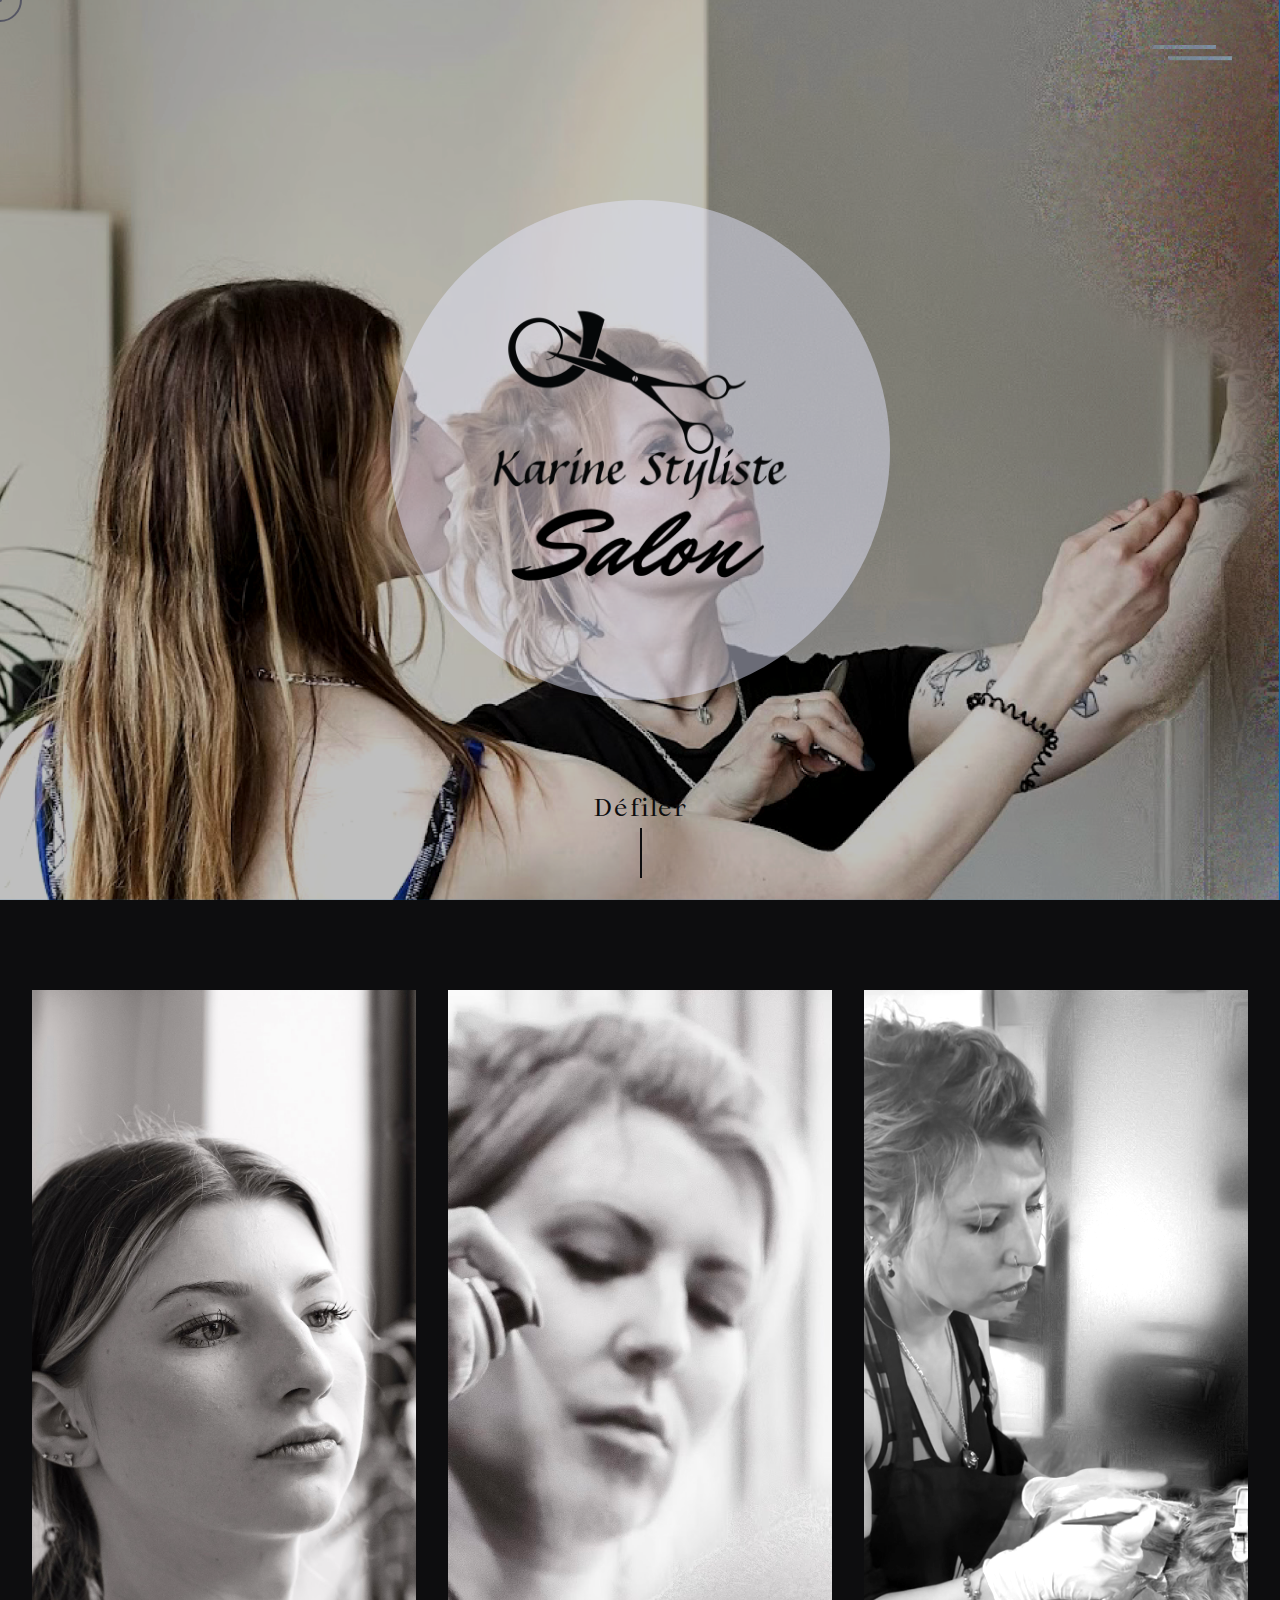
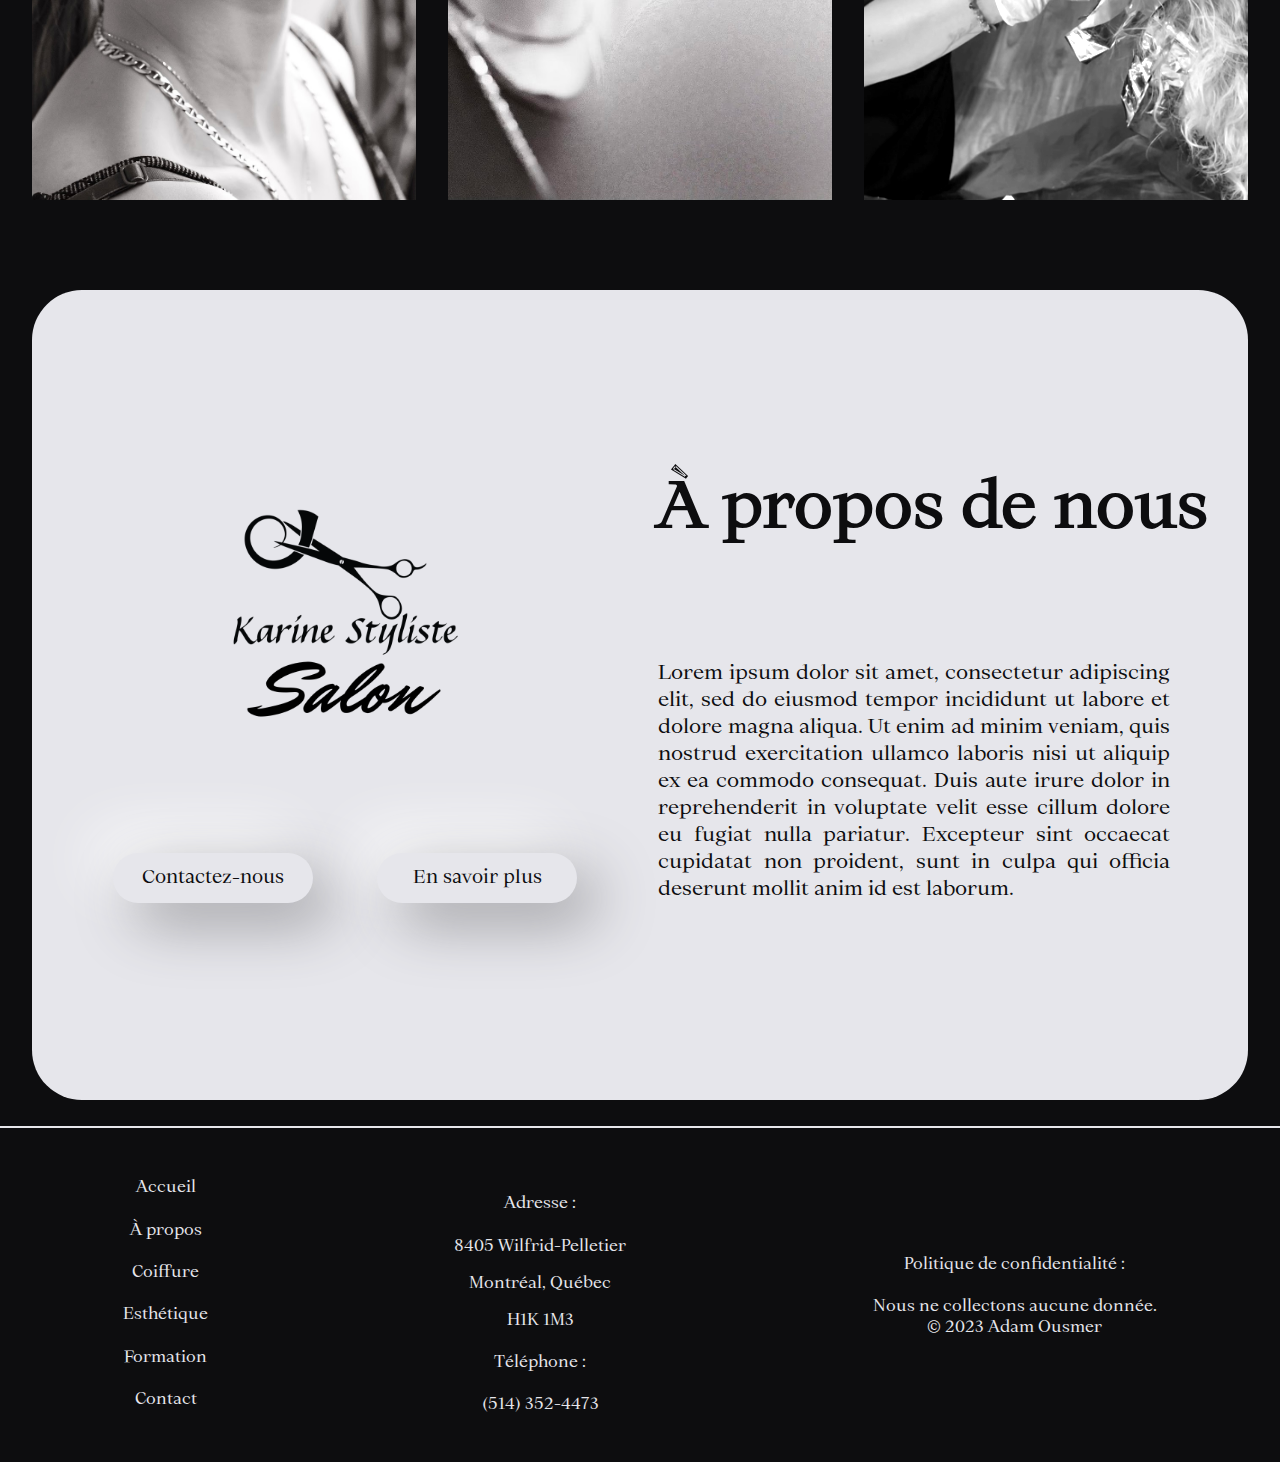
==== commit 7dc14f63: "Button effect main menu" ====
--- a/index.html
+++ b/index.html
@@ -11,7 +11,7 @@
 
     <!-- Main sheets -->
 
-    <link rel="stylesheet" href="src/css/style.css">
+    <link rel="stylesheet" href="src/css/index.css">
 
     <link rel="stylesheet" href="src/css/desktop/menu.css">
 
@@ -112,15 +112,18 @@
                 <img class="imgAbout" src="assets/image/logo.png" draggable="false" alt="">
 
                 <div class="a-wrapper">
-                    <a href="src/html/contact.html" class="contactButton hovered">Contactez-nous</a>
-                    <a href="src/html/about.html" class="moreButton hovered">En savoir plus</a>
+                        <a href="src/html/contact.html" class="buttons hovered">
+                            <pre>Contactez-nous</pre>
+                            <div class="circleAbout"></div>
+                        </a>
+
+                        <a href="src/html/about.html" class="buttons hovered">
+                            <pre>En savoir plus</pre>
+                            <div class="circleAbout"></div>
+                        </a>
+
                 </div>
-
             </div>
-
-
-            <div class="effectText contact"><h1>CONTACTEZ-NOUS</h1></div>
-            <div class="effectText more"><h1>EN SAVOIR PLUS</h1></div>
 
             <div class="textAbout-wrapper">
                 <h1 class="textAbout">À propos de nous</h1>
@@ -173,7 +176,7 @@
     </footer>
 
 
-    <script src="src/javascript/general.js" defer></script>
+    <script src="src/javascript/index.js" defer></script>
     <script src="src/javascript/homePage.js" defer></script>
 
 </body>
--- a/src/css/index.css
+++ b/src/css/index.css
@@ -0,0 +1,151 @@
+@font-face {
+    font-family: "Ortica Bold - Angular";
+    src: url("../../assets/fonts/Ortica/OrticaAngular-Bold.woff2") format("woff2"),
+    url("../../assets/fonts/Ortica/OrticaAngular-Bold.woff") format("woff");
+}
+
+@font-face {
+    font-family: "Ortica Bold - Linear";
+    src: url("../../assets/fonts/Ortica/OrticaLinear-Bold.woff2") format("woff2"),
+    url("../../assets/fonts/Ortica/OrticaLinear-Bold.woff") format("woff");
+}
+
+@font-face {
+    font-family: "Ortica Light";
+    src: url("../../assets/fonts/Ortica/OrticaLinear-Light.woff2") format("woff2"),
+    url("../../assets/fonts/Ortica/OrticaAngular-Bold.woff") format("woff");
+}
+
+@font-face {
+    font-family: "Ortica";
+    src: url("../../assets/fonts/Ortica/OrticaLinear-Regular.woff2") format("woff2"),
+    url("../../assets/fonts/Ortica/OrticaLinear-Regular.woff") format("woff");
+}
+
+*{
+    cursor: none;
+
+    text-decoration: none;
+
+    font-family: "Ortica", sans-serif;
+
+    color: #E6E6EB;
+
+    transition: 200ms;
+
+}
+
+
+body {
+
+    height: 100vh;
+    width: 100%;
+    margin: 0;
+    background: #0D0D0F;
+
+    overflow-x: hidden;
+    overflow-y: visible;
+
+    scrollbar-width: none;
+    -ms-overflow-style: none;
+
+    cursor: none;
+}
+
+body::-webkit-scrollbar {
+    display: none;
+    cursor: none;
+}
+
+html{
+    scroll-behavior: smooth;
+    cursor:none;
+}
+
+/* TODO add cursorDot effect with viewport of a computer */
+
+.cursorDot {
+    position: fixed;
+
+    width: 0;
+    height: 0;
+    border-radius: 50%;
+    border: 2px solid #E6E6EB;
+
+
+    transform: translate(-50%, -50%);
+
+
+    z-index: 100000000;
+
+    mix-blend-mode: difference;
+
+    transition: border-width 100ms ease-in-out;
+
+    pointer-events: none;
+}
+
+.cursorCircle{
+    position:fixed;
+
+
+    width: 40px;
+    height: 40px;
+
+    background: transparent;
+    border: 2px solid #E6E6EB;
+    border-radius: 50%;
+    transform: translate(-50%, -50%);
+
+    z-index: 100000000;
+
+    mix-blend-mode: difference;
+
+    pointer-events: none;
+}
+
+/* footer */
+
+footer {
+    display: flex;
+    flex-direction: row;
+
+    align-items: center;
+    justify-content: space-around;
+
+    height: 30vh;
+    width: 100vw;
+
+    padding: 2rem 0;
+
+    margin-top: 20px;
+
+    border-top: #E6E6EB 2px solid;
+}
+
+footer *{
+    text-align: center;
+    font-weight: lighter;
+}
+
+
+@media screen and (max-width: 784px) {
+
+    html{
+        cursor: default;
+    }
+
+    footer {
+        flex-direction: column;
+    }
+
+    footer .menuFooter{
+        display: none;
+    }
+
+    footer .contactFooter{
+        display: flex;
+        gap: 5vw;
+    }
+
+}--- a/src/css/desktop/menu.css
+++ b/src/css/desktop/menu.css
@@ -89,6 +89,7 @@
 .imgMenu5 {
     -webkit-filter: grayscale(1) invert(0.8);
     filter: grayscale(1) invert(0.8);
+    opacity: 0.8;
 }
 
 
@@ -124,6 +125,8 @@
     height: 3rem;
 
     filter: grayscale(1) invert(1);
+
+    transition: all 400ms ease-in-out 0s;
 }
 
 nav a {
@@ -131,7 +134,7 @@
     font-weight: 10;
     letter-spacing: 0.25rem;
     position: relative;
-    transition: all 0.3s ease-in-out 0s;
+    transition: all 300ms ease-in-out 0s;
 }
 
 nav a::before{
@@ -144,8 +147,7 @@
     background-color: #9A638B;
     visibility: hidden;
     transform: scaleX(0);
-    transition: all 0.3s ease-in-out 0s;
-
+    transition: all 300ms ease-in-out 0s;
 }
 
 nav a:hover h3{
@@ -161,6 +163,9 @@
     padding-bottom: 15px;
 }
 
+.socialMedias-Wrapper a:hover img{
+    filter: invert(53%) sepia(6%) saturate(2593%) hue-rotate(264deg) brightness(81%) contrast(86%);
+}
 
 .links {
     display: flex;
--- a/src/css/desktop/home.css
+++ b/src/css/desktop/home.css
@@ -37,8 +37,8 @@
     left: 50%;
     transform: translate(-50%, -50%);
 
-    height: clamp(150px, 30vw, 500px);
-    width: clamp(150px, 30vw, 500px);
+    height: clamp(500px, 30vw, 1000px);
+    width: clamp(500px, 30vw, 1000px);
     z-index: 1;
     border-radius: 100%;
 
@@ -249,13 +249,140 @@
     gap: 5vw;
 }
 
-.a-wrapper a{
-    text-decoration: none;
-    border-radius: 96px;
+@keyframes fill_the_button {
+
+to {
+    transform: scale(15);
+    opacity: 1;
+}
+
+}
+
+.buttons {
+    position: relative;
+
+    display: flex;
+    align-items: center;
+    justify-content: center;
+
+    width: 200px;
+    height: 50px;
+
+    border-radius: 25px;
     background: #E6E6EB;
-    box-shadow:  9px 9px 17px #7c7c7f,
-    -9px -9px 17px #ffffff;
-    padding: 0.5rem 2rem;
+    box-shadow:  20px 20px 60px #9c9ca0,
+    -20px -20px 60px #ffffff;
+
+    overflow: hidden;
+
+    transition: 1000ms ease-in-out;
+}
+
+.buttons .circleAbout {
+    position: absolute;
+
+    top: 50%;
+    left: 50%;
+    transform: translate(-50%, -50%);
+
+    width: 20px;
+    height: 20px;
+
+    border-radius: 50%;
+
+    background: #9A638B;
+
+    opacity: 0;
+
+    z-index: 1;
+
+}
+
+.buttons:hover .circleAbout {
+    animation: fill_the_button 1000ms ease-in-out 900ms forwards;
+    animation-delay: 400ms;
+}
+
+.buttons pre {
+    z-index: 2;
+
+    font-size: 1.15rem;
+
+    text-align: center;
+}
+
+.buttons a{
+    z-index: 2;
+}
+
+.buttons:hover a{
+    color: #E6E6EB;
+}
+
+
+@keyframes  crossing_dot_before{
+
+    0%{
+        left: 110%;
+    }
+
+    100%{
+        left: 50%;
+    }
+
+}
+
+@keyframes  crossing_dot_after{
+
+    0%{
+        left: -10%;
+    }
+
+    100%{
+        left: 50%;
+    }
+
+}
+
+.buttons::before{
+    content: "";
+
+    position: absolute;
+    top: 50%;
+    left: 110%;
+    transform: translate(-50%, -50%);
+
+    width: 20px;
+    height: 20px;
+
+    border-radius: 50%;;
+
+    background: #9A638B;
+}
+
+
+.buttons::after{
+    content: "";
+
+    position: absolute;
+    top: 50%;
+    left: -10%;
+    transform: translate(-50%, -50%);
+
+    width: 20px;
+    height: 20px;
+
+    border-radius: 50%;;
+
+    background: #9A638B;
+}
+
+.buttons:hover::before{
+    animation: crossing_dot_before 700ms ease-in-out;
+}
+
+.buttons:hover::after{
+    animation: crossing_dot_after 700ms ease-in-out;
 }
 
 .about h1{
--- a/src/css/mobile/home.css
+++ b/src/css/mobile/home.css
@@ -4,17 +4,12 @@
     }
 
     .landing-overlay {
-        width: 90vw;
-        height: 90vw;
+        width: clamp(150px, 90vw, 500px);
+        height: clamp(150px, 90vw, 500px);
     }
 
-    .scroll-arrow{
-        height: 5vh;
-
-    }
-
-    .scroll-arrow::before {
-        font-size: 3rem;
+    .scroll-arrow {
+        display: none;
     }
 
 
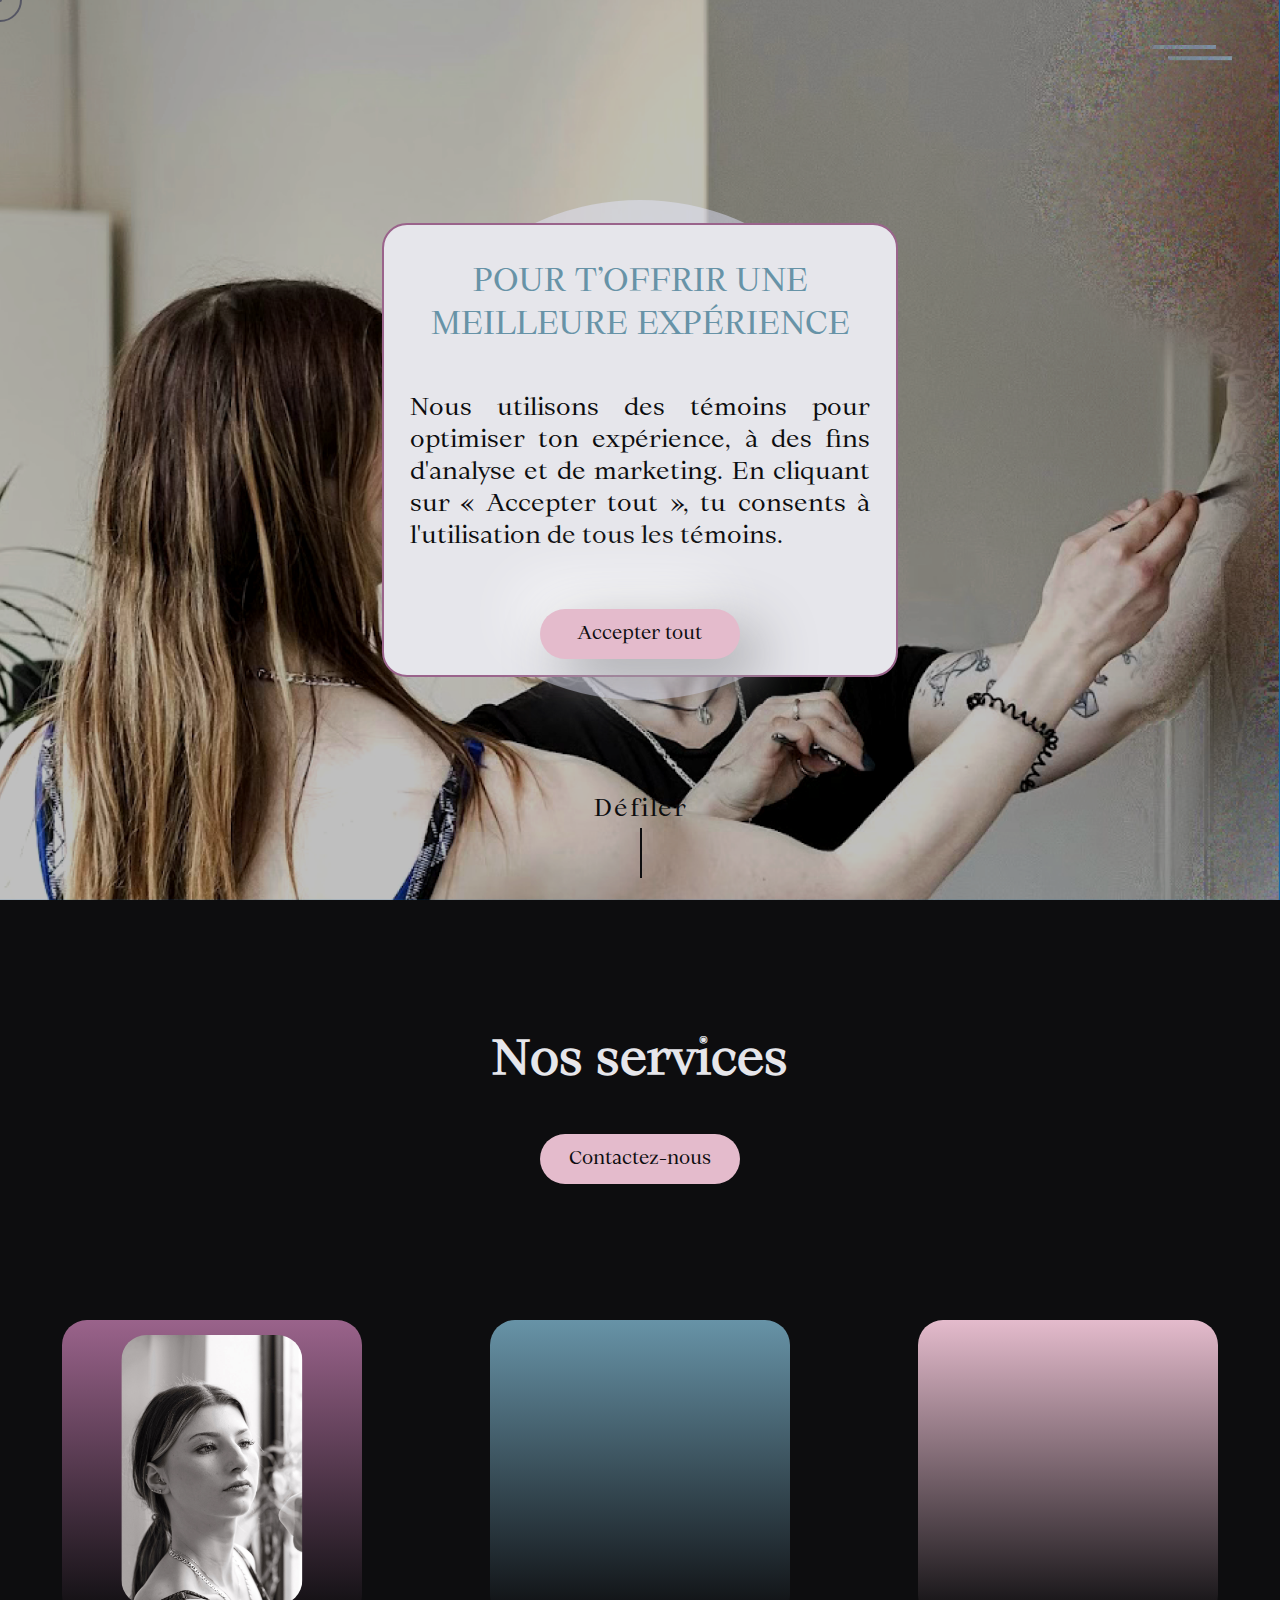
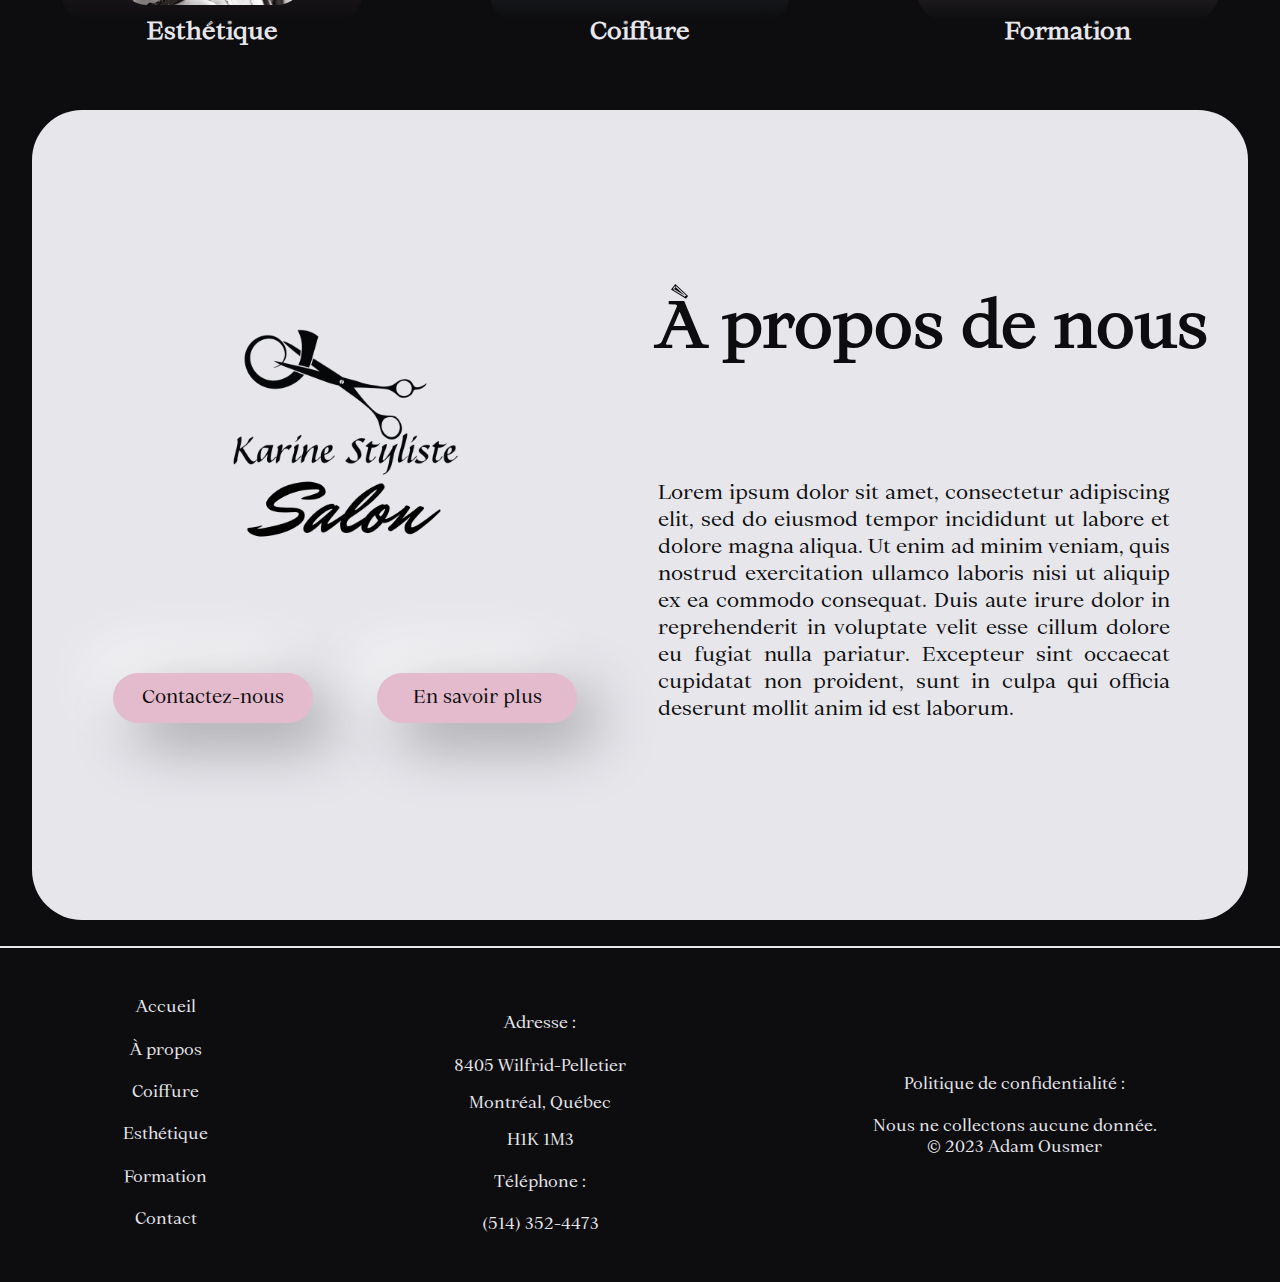
==== commit be6c01f6: "Cookies" ====
--- a/index.html
+++ b/index.html
@@ -45,11 +45,11 @@
 
             <div class="links">
                 <a href="#" class="hovered"><h3>Accueil</h3></a>
-                <a href="src/html/about.html" class="hovered"><h3>À propos</h3></a>
-                <a href="src/html/aesthetic.html" class="hovered"><h3>Esthétique</h3></a>
-                <a href="src/html/hairs.html" class="hovered"><h3>Coiffure</h3></a>
+                <a href="a-propos.html" class="hovered"><h3>À propos</h3></a>
+                <a href="esthetique.html" class="hovered"><h3>Esthétique</h3></a>
+                <a href="coiffure.html" class="hovered"><h3>Coiffure</h3></a>
                 <a href="https://karine-styliste-school.teachable.com" class="hovered"><h3>Formation</h3></a>
-                <a href="src/html/contact.html" class="hovered"><h3>Contact</h3></a>
+                <a href="contact.html" class="hovered"><h3>Contact</h3></a>
             </div>
 
             <div class="socialMedias-Wrapper">
@@ -92,17 +92,38 @@
         </a>
 
 
-        <section class="cards">
-
-            <a href="src/html/aesthetic.html">
-                <div class="card card1 hovered"></div>
+        <section class="services">
+
+            <h2 class="title">Nos services</h2>
+
+            <a href="contact.html" class="hovered">
+                <div class="buttons">
+                    <pre>Contactez-nous</pre>
+                    <div class="circleAbout"></div>
+                </div>
             </a>
-            <a href="src/html/hairs.html">
-                <div class="card card2 hovered"></div>
-            </a>
-            <a href="https://karine-styliste-school.teachable.com">
-                <div class="card card3 hovered"></div>
-            </a>
+
+            <div class="cards">
+
+                <a href="esthetique.html">
+                    <div class="card card1 hovered">
+
+                        <div class="imageCards">
+                            <img class="background_cards" src="assets/image/cards_home/penny.jpg" alt="">
+                            <img class="logo" src="assets/image/cards_home/penny_logo.PNG" alt="">
+                        </div>
+                    </div>
+                </a>
+
+                <a href="coiffure.html">
+                    <div class="card card2 hovered"></div>
+                </a>
+
+                <a href="https://karine-styliste-school.teachable.com">
+                    <div class="card card3 hovered"></div>
+                </a>
+
+            </div>
 
         </section>
 
@@ -112,15 +133,15 @@
                 <img class="imgAbout" src="assets/image/logo.png" draggable="false" alt="">
 
                 <div class="a-wrapper">
-                        <a href="src/html/contact.html" class="buttons hovered">
-                            <pre>Contactez-nous</pre>
-                            <div class="circleAbout"></div>
-                        </a>
-
-                        <a href="src/html/about.html" class="buttons hovered">
-                            <pre>En savoir plus</pre>
-                            <div class="circleAbout"></div>
-                        </a>
+                    <a href="contact.html" class="buttons hovered">
+                        <pre>Contactez-nous</pre>
+                        <div class="circleAbout"></div>
+                    </a>
+
+                    <a href="a-propos.html" class="buttons hovered">
+                        <pre>En savoir plus</pre>
+                        <div class="circleAbout"></div>
+                    </a>
 
                 </div>
             </div>
@@ -142,11 +163,11 @@
         <div class="menuFooter">
 
             <a href="#" class="hovered"><h4>Accueil</h4></a>
-            <a href="src/html/about.html" class="hovered"><h4>À propos</h4></a>
-            <a href="src/html/hairs.html" class="hovered"><h4>Coiffure</h4></a>
-            <a href="src/html/aesthetic.html" class="hovered"><h4>Esthétique</h4></a>
+            <a href="a-propos.html" class="hovered"><h4>À propos</h4></a>
+            <a href="coiffure.html" class="hovered"><h4>Coiffure</h4></a>
+            <a href="esthetique.html" class="hovered"><h4>Esthétique</h4></a>
             <a href="https://karine-styliste-school.teachable.com" class="hovered"><h4>Formation</h4></a>
-            <a href="src/html/contact.html" class="hovered"><h4>Contact</h4></a>
+            <a href="contact.html" class="hovered"><h4>Contact</h4></a>
 
 
         </div>
@@ -176,8 +197,8 @@
     </footer>
 
 
-    <script src="src/javascript/index.js" defer></script>
-    <script src="src/javascript/homePage.js" defer></script>
+    <script src="src/javascript/index.js"></script>
+    <script src="src/javascript/homePage.js"></script>
 
 </body>
 </html>
--- a/src/css/index.css
+++ b/src/css/index.css
@@ -129,6 +129,196 @@
 }
 
 
+/* Buttons */
+
+
+@keyframes fill_the_button {
+
+    to {
+        transform: scale(15);
+        opacity: 1;
+    }
+
+}
+
+.buttons {
+    position: relative;
+
+    display: flex;
+    align-items: center;
+    justify-content: center;
+
+    width: 200px;
+    height: 50px;
+
+    border-radius: 25px;
+    background: #E4BBCC;
+    box-shadow:  20px 20px 60px #9c9ca0,
+    -20px -20px 60px #ffffff;
+
+    overflow: hidden;
+
+    transition: 1000ms ease-in-out;
+}
+
+.buttons .circleAbout {
+    position: absolute;
+
+    top: 50%;
+    left: 50%;
+    transform: translate(-50%, -50%);
+
+    width: 20px;
+    height: 20px;
+
+    border-radius: 50%;
+
+    background: #9A638B;
+
+    opacity: 0;
+
+    z-index: 1;
+
+}
+
+.buttons:hover .circleAbout {
+    animation: fill_the_button 1000ms ease-in-out 900ms forwards;
+    animation-delay: 400ms;
+}
+
+.buttons pre {
+    z-index: 2;
+
+    font-size: 1.15rem;
+
+    text-align: center;
+}
+
+.buttons a{
+    z-index: 2;
+}
+
+.buttons:hover a{
+    color: #E6E6EB;
+}
+
+
+@keyframes  crossing_dot_before{
+
+    0%{
+        left: 110%;
+    }
+
+    100%{
+        left: 50%;
+    }
+
+}
+
+@keyframes  crossing_dot_after{
+
+    0%{
+        left: -10%;
+    }
+
+    100%{
+        left: 50%;
+    }
+
+}
+
+.buttons::before{
+    content: "";
+
+    position: absolute;
+    top: 50%;
+    left: 110%;
+    transform: translate(-50%, -50%);
+
+    width: 15px;
+    height: 15px;
+
+    border-radius: 50%;;
+
+    background: #9A638B;
+}
+
+
+.buttons::after{
+    content: "";
+
+    position: absolute;
+    top: 50%;
+    left: -10%;
+    transform: translate(-50%, -50%);
+
+    width: 15px;
+    height: 15px;
+
+    border-radius: 50%;;
+
+    background: #9A638B;
+}
+
+.buttons:hover::before{
+    animation: crossing_dot_before 700ms ease-in-out;
+}
+
+.buttons:hover::after{
+    animation: crossing_dot_after 700ms ease-in-out;
+}
+
+/* Cookie Alert */
+
+.cookieAlert {
+    position: fixed;
+    top: 50%;
+    left: 50%;
+    transform: translate(-50%, -50%);
+
+    width: clamp(400px, 40vw, 1000px);
+    height: clamp(450px, 40vh, 900px);
+
+    background: #E6E6EB;
+    border: #9A638B 2px solid;
+    border-radius: 25px;
+
+    display: flex;
+    flex-direction: column;
+
+    align-items: center;
+    justify-content: center;
+    z-index: 10000000;
+
+    transition: 200ms ease;
+}
+
+.cookieAlert h1 {
+    color: #6793A7;
+    font-size: 2rem;
+    font-weight: lighter;
+    text-align: center;
+}
+
+.cookieAlert pre {
+    font-size: 1.5rem;
+    font-weight: lighter;
+
+    text-align: justify;
+    white-space: pre-wrap;
+
+    color: #0D0D0F;
+
+    width: 90%;
+}
+
+.cookieAlert .buttons pre {
+    font-size: 1.15rem;
+
+    text-align: center;
+}
+
+
 @media screen and (max-width: 784px) {
 
     html{
--- a/src/css/desktop/home.css
+++ b/src/css/desktop/home.css
@@ -84,120 +84,189 @@
 
 /* Card selection */
 
-.cards {
-
-    display: flex;
-
-    height: 110vh;
-    width: 100vw;
-    box-sizing: border-box;
+.services {
+
+    display: flex;
 
     align-items: center;
     justify-content: center;
-    gap: 2rem;
-}
-
-.card {
-    display: flex;
-    position: relative;
-
-    height: 90vh;
-    width: 30vw;
-}
-
-.card:before {
-    content: "";
-
-    position: absolute;
-    display: block;
-
-    top: 50%;
-    left: 50%;
-    transform: translate(-50%, -50%);
-
-    font-size: 2rem;
-
-
+    flex-direction: column;
+
+    margin-top: 10vh;
+
+    overflow: hidden;
+
+    padding-bottom: 10vh;
+
+    height: 70vh;
+    width: 100vw;
+}
+
+.services h2 {
+    flex: 1;
+
+    font-size: 3rem;
+}
+
+.services .buttons {
+
+    box-shadow: none;
+    margin-bottom: 15px;
+
+}
+
+.services .buttons pre {
+    color: #0D0D0F;
+}
+
+.cards {
+    display: flex;
+
+    align-items: flex-end;
+    justify-content: center;
 
     height: 100%;
     width: 100%;
 
+    gap: 10%;
+
+    flex: 8;
+
+}
+
+.card {
+    position: relative;
+
+    flex: 1;
+    height: 300px;
+    width: clamp(300px, 15vw, 900px);
+
+    border-radius: 25px;
+
+    transition: 800ms ease;
+
+    display: flex;
+    flex-direction: column;
+    align-items: center;
+    justify-content: center;
+
+}
+
+.card1 {
+    background: linear-gradient(#9A638B, transparent);
+}
+
+.card1::before {
+    position: absolute;
+
+    bottom: -15%;
+    left: 50%;
+    transform: translate(-50%, -50%);
+
+    content: "Esthétique";
+    font-size: 1.5rem;
+    font-weight: 700;
+}
+
+.card2 {
+    background: linear-gradient(#6793A7, transparent);
+}
+
+.card2::before {
+    position: absolute;
+
+    bottom: -15%;
+    left: 50%;
+    transform: translate(-50%, -50%);
+
+    content: "Coiffure";
+    font-size: 1.5rem;
+    font-weight: 700;
+}
+
+
+.card3 {
+    background: linear-gradient(#E4BBCC, transparent);
+}
+
+.card3::before {
+    position: absolute;
+
+    bottom: -15%;
+    left: 50%;
+    transform: translate(-50%, -50%);
+
+    content: "Formation";
+    font-size: 1.5rem;
+    font-weight: 700;
+}
+
+.cardHovered {
+
+    flex: 9;
+    width: clamp(900px, 50vw, 1500px);
+
+    height: clamp(500px, 50vh, 900px);
+
+}
+
+.cardHovered .background_cards {
     opacity: 0;
-
-    z-index: 1;
-
-    transition: 700ms ease-in-out;
-}
-
-.card::after {
-    content: "";
-    position: absolute;
-
+}
+
+.cardHovered .logo {
+    opacity: 1;
+}
+
+.cardHoveredOthers {
+    flex: 1;
+    height: 300px;
+}
+
+.background_cards {
+
+    position: absolute;
     top: 50%;
     left: 50%;
     transform: translate(-50%, -50%);
 
-    text-align: center;
-    color: #0D0D0F;
-    font-size: 2rem;
-    font-weight: 500;
-
-    display: block;
-
-    height: 100%;
-    width: 100%;
+    border-radius: 25px;
+
+    max-width: 90%;
+    max-height: 90%;
+    height: auto;
+    width: auto;
+
+    background-position: center;
+    background-size: cover;
+    background-repeat: no-repeat;
+
+    transition: 800ms ease;
+}
+
+.logo {
+    position: absolute;
+
+    top: 50%;
+    left: 50%;
+    transform: translate(-50%, -50%);
+
+    max-width: 100%;
+    max-height: 100%;
+    height: auto;
+
+    background-size: cover;
+    background-position: center;
+    background-repeat: no-repeat;
 
     opacity: 0;
-    z-index: 2;
-
-    transition: 0.5s ease-in-out;
-}
-
-.card1 {
-    background: url("../../../assets/image/cards_home/penny.jpg") no-repeat center;
-    background-size: cover;
-}
-
-.card:hover:after {
-    opacity: 1;
-}
-
-.card:hover:before {
-    opacity: 1;
-}
-
-.card1::after {
-    content: "";
-    background: url("../../../assets/image/cards_home/penny_logo.PNG") #E6E6EB99 no-repeat center;
-    background-size: contain;
-}
-
-.card2 {
-    background: url("../../../assets/image/cards_home/Karine.jpeg") no-repeat center;
-    background-size: cover;
-}
-
-.card2::after {
-    background: url("../../../assets/image/logo.png") #E6E6EB99 no-repeat center;
-    background-size: contain;
-}
-
-.card3 {
-    background: url("../../../assets/image/cards_home/formation.jpeg") #E6E6EB99 no-repeat center;
-    background-size: cover;
-    filter: grayscale(100%) brightness(120%) contrast(110%)
-
-}
-
-.card3::after {
-    /* TODO add the correct logo for the formation card*/
-    background: url("../../../assets/image/logo.png") #E6E6EB99 no-repeat center;
-    background-size: contain;
-}
+    transition: 800ms ease;
+}
+
 
 /* About section */
 
-.about{
+.about {
     position: relative;
     display: flex;
     align-items: start;
@@ -213,11 +282,11 @@
     background: #E6E6EB;
 }
 
-.about *{
+.about * {
     color: #0D0D0F;
 }
 
-.left-element{
+.left-element {
     display: flex;
     flex-direction: column;
     justify-content: space-evenly;
@@ -228,14 +297,14 @@
     gap: 5vh;
 }
 
-.textAbout-wrapper{
+.textAbout-wrapper {
     display: flex;
     flex-direction: column;
 
     gap: 5vh;
 }
 
-.about pre{
+.textAbout-wrapper pre {
     white-space: pre-wrap;
     text-align: justify;
     width: 40vw;
@@ -243,185 +312,24 @@
     font-size: 1.25rem;
 }
 
-.a-wrapper{
+.a-wrapper {
     display: flex;
 
     gap: 5vw;
 }
 
-@keyframes fill_the_button {
-
-to {
-    transform: scale(15);
-    opacity: 1;
-}
-
-}
-
-.buttons {
-    position: relative;
-
-    display: flex;
-    align-items: center;
-    justify-content: center;
-
-    width: 200px;
-    height: 50px;
-
-    border-radius: 25px;
-    background: #E6E6EB;
-    box-shadow:  20px 20px 60px #9c9ca0,
-    -20px -20px 60px #ffffff;
-
-    overflow: hidden;
-
-    transition: 1000ms ease-in-out;
-}
-
-.buttons .circleAbout {
-    position: absolute;
-
-    top: 50%;
-    left: 50%;
-    transform: translate(-50%, -50%);
-
-    width: 20px;
-    height: 20px;
-
-    border-radius: 50%;
-
-    background: #9A638B;
-
-    opacity: 0;
-
-    z-index: 1;
-
-}
-
-.buttons:hover .circleAbout {
-    animation: fill_the_button 1000ms ease-in-out 900ms forwards;
-    animation-delay: 400ms;
-}
-
-.buttons pre {
-    z-index: 2;
-
-    font-size: 1.15rem;
-
-    text-align: center;
-}
-
-.buttons a{
-    z-index: 2;
-}
-
-.buttons:hover a{
-    color: #E6E6EB;
-}
-
-
-@keyframes  crossing_dot_before{
-
-    0%{
-        left: 110%;
-    }
-
-    100%{
-        left: 50%;
-    }
-
-}
-
-@keyframes  crossing_dot_after{
-
-    0%{
-        left: -10%;
-    }
-
-    100%{
-        left: 50%;
-    }
-
-}
-
-.buttons::before{
-    content: "";
-
-    position: absolute;
-    top: 50%;
-    left: 110%;
-    transform: translate(-50%, -50%);
-
-    width: 20px;
-    height: 20px;
-
-    border-radius: 50%;;
-
-    background: #9A638B;
-}
-
-
-.buttons::after{
-    content: "";
-
-    position: absolute;
-    top: 50%;
-    left: -10%;
-    transform: translate(-50%, -50%);
-
-    width: 20px;
-    height: 20px;
-
-    border-radius: 50%;;
-
-    background: #9A638B;
-}
-
-.buttons:hover::before{
-    animation: crossing_dot_before 700ms ease-in-out;
-}
-
-.buttons:hover::after{
-    animation: crossing_dot_after 700ms ease-in-out;
-}
-
-.about h1{
+.about h1 {
     font-size: 4rem;
     font-weight: 700;
 }
 
-.effectText{
-    display: none;
-}
-
-.hoveredButtons{
-    display: block;
-    position: absolute;
-    top: 0;
-
-    height: 100vh;
-    width: 100vw;
-
-    z-index: 0;
-
-    pointer-events: none;
-}
-
-.hoveredButtons h1{
-    text-align: center;
-    font-size: 800%;
-
-    border-radius: 95px;
-    text-shadow:  15px 15px 20px #7c7c7f,
-    -15px -15px 20px #ffffff;
-
-}
-
-.left-element img{
+.left-element img {
+    max-height: 600px;
+    max-width: 70%;
+    width: auto;
     height: auto;
-    width: 70%;
-}
-
-footer{
+}
+
+footer {
     margin-top: 2%;
 }
